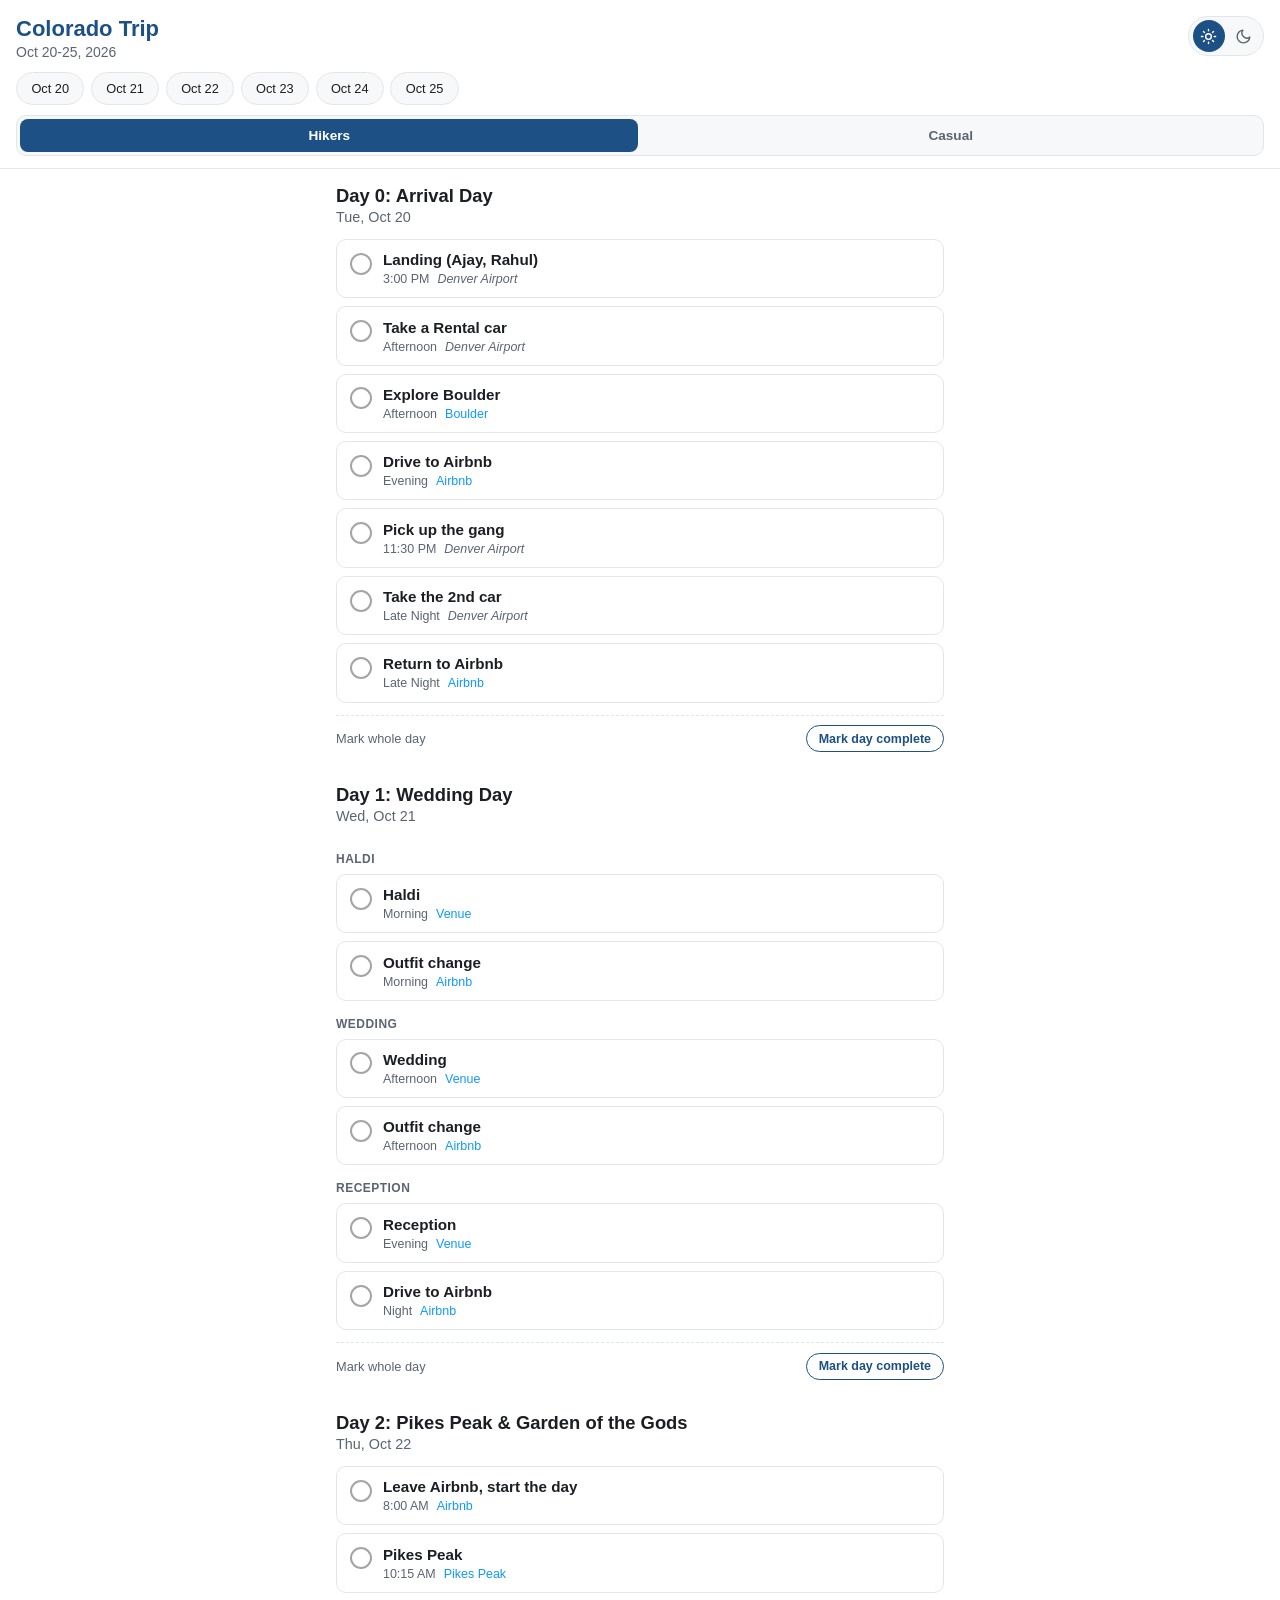
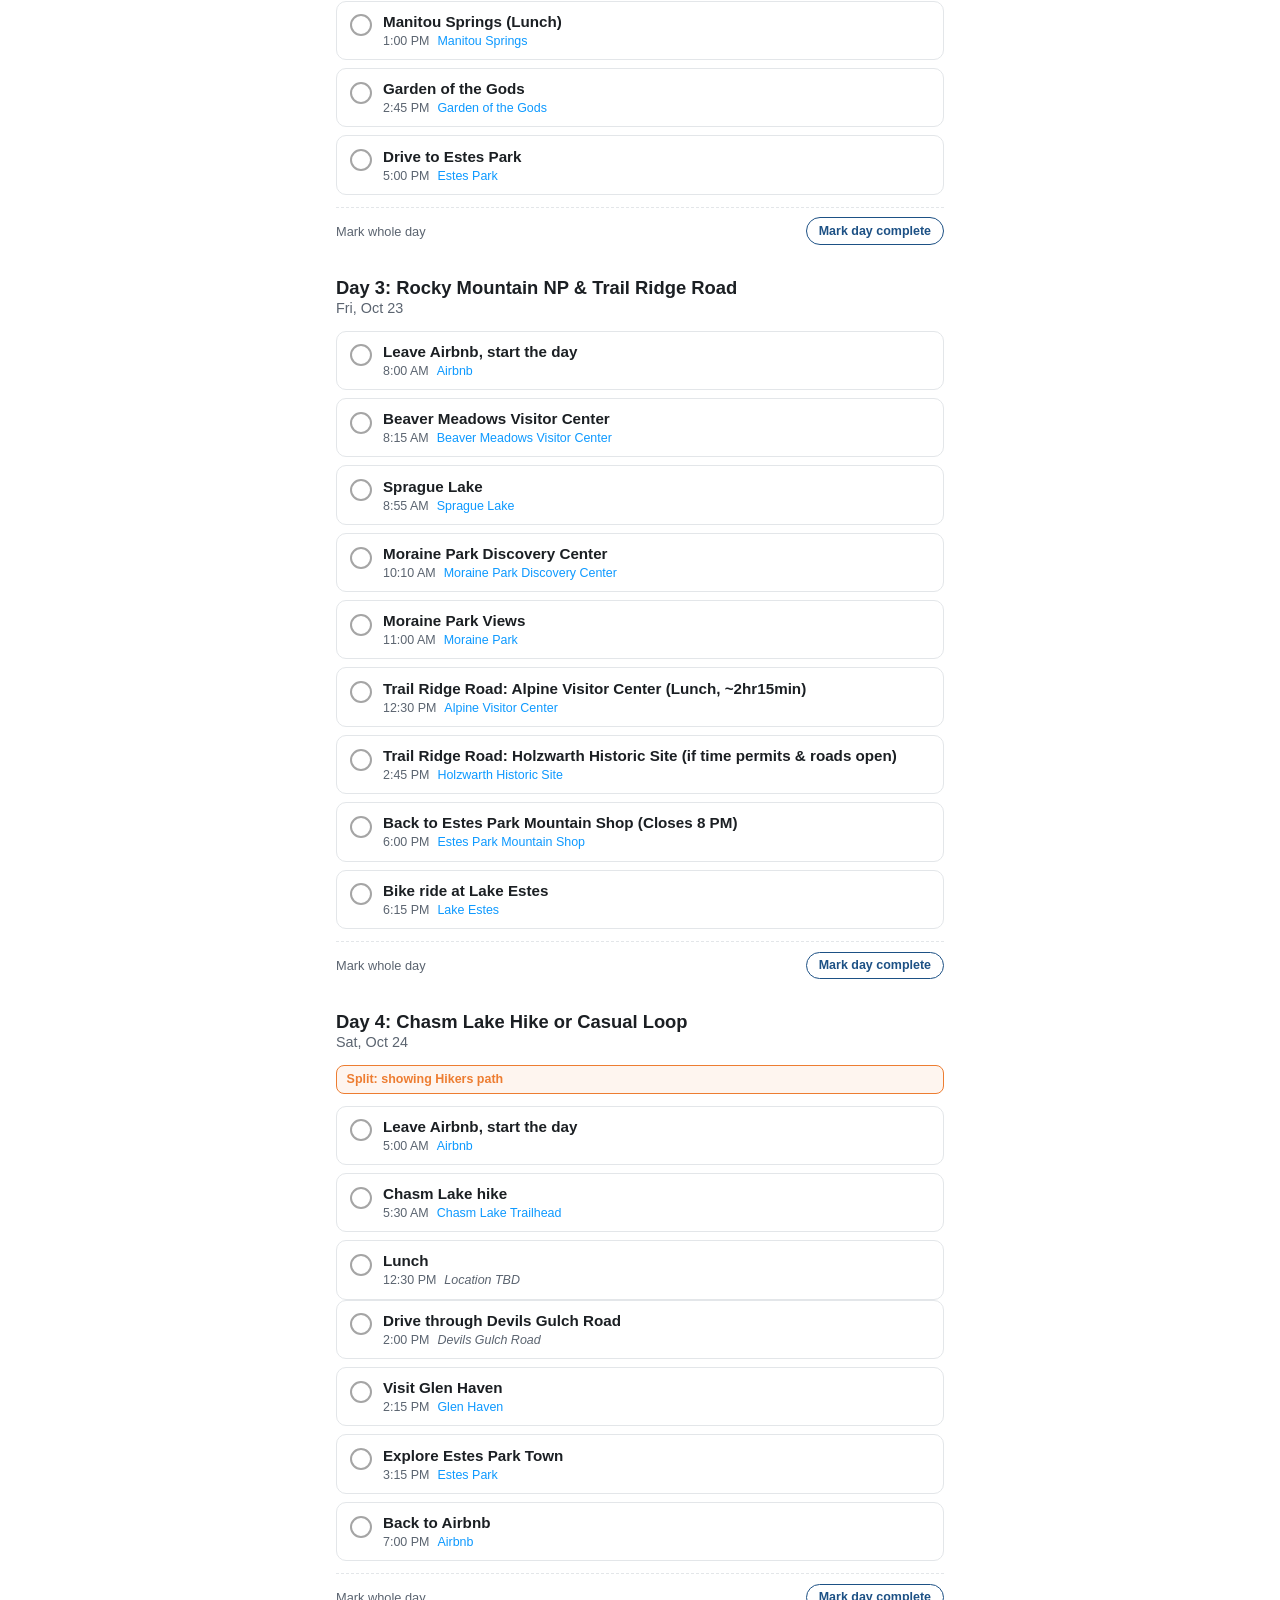
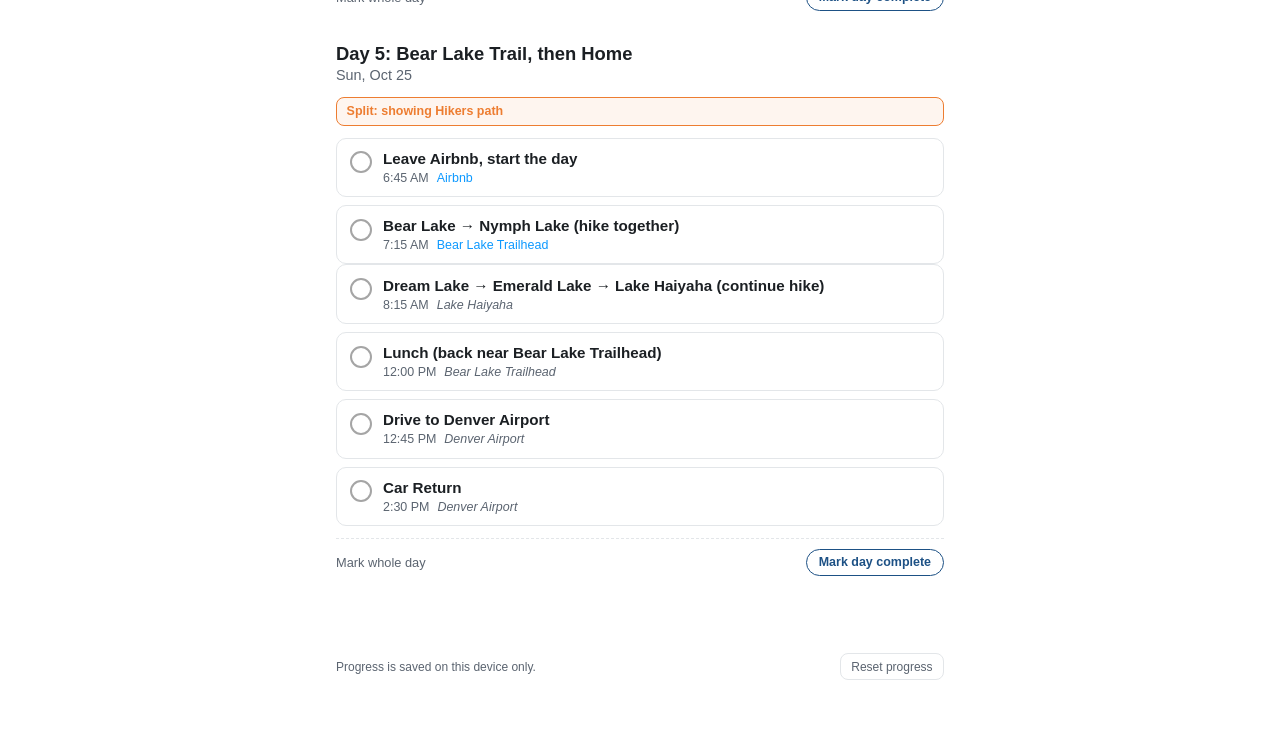
==== index.html @ ef145b09 "Add Colorado trip itinerary PWA Mobile-friendly day-by-day itinerary for the Oct 20-25 2026 trip, wi" ====
<!DOCTYPE html>
<html lang="en">
<head>
<meta charset="UTF-8" />
<meta name="viewport" content="width=device-width, initial-scale=1, viewport-fit=cover" />
<title>Colorado Trip Itinerary</title>
<meta name="theme-color" content="#1D5185" />
<meta name="description" content="Group itinerary for the Colorado trip, Oct 20-25" />

<!-- PWA -->
<link rel="manifest" href="manifest.json" />
<link rel="apple-touch-icon" href="icon.svg" />
<meta name="apple-mobile-web-app-capable" content="yes" />
<meta name="apple-mobile-web-app-status-bar-style" content="default" />
<meta name="apple-mobile-web-app-title" content="CO Trip" />

<link rel="stylesheet" href="styles.css" />
</head>
<body>

<header class="topbar">
  <div class="topbar-inner">
    <div>
      <h1 class="app-title">Colorado Trip</h1>
      <p class="app-subtitle">Oct 20-25, 2026</p>
    </div>
    <div class="theme-toggle" id="themeToggle" role="group" aria-label="Day or night mode">
      <button type="button" class="theme-btn" data-theme-choice="light" aria-label="Day mode">
        <svg viewBox="0 0 24 24" fill="none" stroke="currentColor" stroke-width="2" stroke-linecap="round" stroke-linejoin="round"><circle cx="12" cy="12" r="4"/><path d="M12 2v2M12 20v2M4.93 4.93l1.41 1.41M17.66 17.66l1.41 1.41M2 12h2M20 12h2M4.93 19.07l1.41-1.41M17.66 6.34l1.41-1.41"/></svg>
      </button>
      <button type="button" class="theme-btn" data-theme-choice="dark" aria-label="Night mode">
        <svg viewBox="0 0 24 24" fill="none" stroke="currentColor" stroke-width="2" stroke-linecap="round" stroke-linejoin="round"><path d="M21 12.79A9 9 0 1 1 11.21 3 7 7 0 0 0 21 12.79Z"/></svg>
      </button>
    </div>
  </div>

  <nav class="date-tabs" id="dateTabs" aria-label="Select day"></nav>

  <div class="group-toggle" id="groupToggle" role="group" aria-label="Group view">
    <button type="button" class="group-btn" data-group="hikers" id="btnHikers">Hikers</button>
    <button type="button" class="group-btn" data-group="casual" id="btnCasual">Casual</button>
  </div>
</header>

<main id="days"></main>

<footer class="app-footer">
  <p>Progress is saved on this device only.</p>
  <button type="button" id="resetBtn" class="reset-btn">Reset progress</button>
</footer>

<script src="app.js"></script>
</body>
</html>
---- styles.css ----
:root {
  --color-primary: #1D5185;
  --color-accent: #0D99FF;
  --color-neutral: #A5A5A5;
  --color-blue: #4472C4;
  --color-gold: #FFC000;
  --color-orange: #ED7D31;

  --bg: #ffffff;
  --bg-alt: #f7f8f9;
  --text: #1b1f23;
  --text-muted: #5b6470;
  --border: #e3e6e9;
  --card-bg: #ffffff;
  --today-bg: #eef5ff;

  color-scheme: light;
  font-family: 'Roboto', -apple-system, BlinkMacSystemFont, 'Segoe UI', sans-serif;
}

:root[data-theme="dark"] {
  --bg: #14171a;
  --bg-alt: #1b1f23;
  --text: #eef0f2;
  --text-muted: #9aa4af;
  --border: #2b3036;
  --card-bg: #1e2226;
  --today-bg: #17293f;
}

* { box-sizing: border-box; }

html, body {
  margin: 0;
  padding: 0;
  background: var(--bg);
  color: var(--text);
}

h1, h2, h3, .heading-font {
  font-family: 'Gill Sans', 'Gill Sans MT', Calibri, 'Trebuchet MS', sans-serif;
}

body {
  padding-bottom: 3rem;
}

.topbar {
  position: sticky;
  top: 0;
  z-index: 10;
  background: var(--bg);
  border-bottom: 1px solid var(--border);
  padding: 1rem 1rem 0.75rem;
}

.topbar-inner {
  margin-bottom: 0.75rem;
  display: flex;
  align-items: flex-start;
  justify-content: space-between;
  gap: 0.75rem;
}

.theme-toggle {
  flex: 0 0 auto;
  display: flex;
  background: var(--bg-alt);
  border: 1px solid var(--border);
  border-radius: 999px;
  padding: 0.2rem;
  gap: 0.2rem;
}

.theme-btn {
  border: none;
  background: transparent;
  color: var(--text-muted);
  width: 32px;
  height: 32px;
  border-radius: 50%;
  display: flex;
  align-items: center;
  justify-content: center;
  cursor: pointer;
  padding: 0;
  transition: background 0.15s, color 0.15s;
}

.theme-btn svg {
  width: 17px;
  height: 17px;
}

.theme-btn.is-active {
  background: var(--color-primary);
  color: #fff;
}

.app-title {
  margin: 0;
  font-size: 1.375rem;
  font-weight: 700;
  color: var(--color-primary);
}

.app-subtitle {
  margin: 0.15rem 0 0;
  font-size: 0.875rem;
  color: var(--text-muted);
}

.date-tabs {
  display: flex;
  gap: 0.4rem;
  overflow-x: auto;
  padding-bottom: 0.6rem;
  -webkit-overflow-scrolling: touch;
  scrollbar-width: none;
}
.date-tabs::-webkit-scrollbar { display: none; }

.date-tab {
  flex: 0 0 auto;
  border: 1px solid var(--border);
  background: var(--bg-alt);
  color: var(--text);
  border-radius: 999px;
  padding: 0.5rem 0.9rem;
  font-size: 0.8rem;
  font-weight: 500;
  cursor: pointer;
  white-space: nowrap;
  transition: background 0.15s, border-color 0.15s, color 0.15s;
}

.date-tab:active { transform: scale(0.98); }

.date-tab.is-active {
  background: var(--color-primary);
  border-color: var(--color-primary);
  color: #fff;
}

.date-tab.is-today:not(.is-active) {
  border-color: var(--color-accent);
  color: var(--color-accent);
  font-weight: 700;
}

.date-tab .today-dot {
  display: inline-block;
  width: 6px;
  height: 6px;
  border-radius: 50%;
  background: var(--color-accent);
  margin-left: 0.35rem;
  vertical-align: middle;
}
.date-tab.is-active .today-dot { background: #fff; }

.group-toggle {
  display: flex;
  background: var(--bg-alt);
  border: 1px solid var(--border);
  border-radius: 10px;
  padding: 0.2rem;
  gap: 0.2rem;
}

.group-btn {
  flex: 1;
  border: none;
  background: transparent;
  color: var(--text-muted);
  font-size: 0.85rem;
  font-weight: 600;
  padding: 0.55rem 0.5rem;
  border-radius: 8px;
  cursor: pointer;
  transition: background 0.15s, color 0.15s;
}

.group-btn.is-active {
  background: var(--color-primary);
  color: #fff;
}

main {
  max-width: 640px;
  margin: 0 auto;
  padding: 1rem;
}

.day {
  margin-bottom: 2rem;
  scroll-margin-top: 9.5rem;
}

.day-header {
  display: flex;
  align-items: baseline;
  justify-content: space-between;
  gap: 0.5rem;
  margin-bottom: 0.15rem;
}

.day-title {
  margin: 0;
  font-size: 1.15rem;
  font-weight: 700;
}

.day.is-today .day-title {
  color: var(--color-primary);
}

.day-date {
  font-size: 0.8rem;
  color: var(--text-muted);
  font-weight: 500;
}

.day-label {
  margin: 0.1rem 0 0.75rem;
  font-size: 0.9rem;
  color: var(--text-muted);
}

.today-pill {
  display: inline-block;
  font-size: 0.7rem;
  font-weight: 700;
  letter-spacing: 0.03em;
  text-transform: uppercase;
  background: var(--color-accent);
  color: #fff;
  padding: 0.15rem 0.5rem;
  border-radius: 999px;
  margin-left: 0.5rem;
}

.split-note {
  display: flex;
  align-items: center;
  gap: 0.4rem;
  font-size: 0.78rem;
  font-weight: 600;
  color: var(--color-orange);
  border: 1px solid var(--color-orange);
  background: rgba(237, 125, 49, 0.08);
  border-radius: 8px;
  padding: 0.4rem 0.6rem;
  margin-bottom: 0.75rem;
}

.section-label {
  font-size: 0.75rem;
  font-weight: 700;
  text-transform: uppercase;
  letter-spacing: 0.04em;
  color: var(--text-muted);
  margin: 1rem 0 0.5rem;
}

.stop-list {
  list-style: none;
  margin: 0;
  padding: 0;
  display: flex;
  flex-direction: column;
  gap: 0.5rem;
}

.stop {
  display: flex;
  align-items: flex-start;
  gap: 0.7rem;
  background: var(--card-bg);
  border: 1px solid var(--border);
  border-radius: 10px;
  padding: 0.7rem 0.8rem;
  cursor: pointer;
  transition: background 0.15s, border-color 0.15s;
}

.stop:active { transform: scale(0.995); }

.stop.is-done {
  background: var(--bg-alt);
}

.stop-check {
  flex: 0 0 auto;
  width: 22px;
  height: 22px;
  border-radius: 50%;
  border: 2px solid var(--color-neutral);
  margin-top: 0.1rem;
  display: flex;
  align-items: center;
  justify-content: center;
  color: transparent;
  font-size: 0.8rem;
  transition: background 0.15s, border-color 0.15s, color 0.15s;
}

.stop.is-done .stop-check {
  background: var(--color-primary);
  border-color: var(--color-primary);
  color: #fff;
}

.stop-body { flex: 1; min-width: 0; }

.stop-name {
  font-size: 0.95rem;
  font-weight: 600;
  margin: 0;
}

.stop.is-done .stop-name {
  text-decoration: line-through;
  color: var(--text-muted);
}

.stop-meta {
  display: flex;
  flex-wrap: wrap;
  gap: 0.5rem;
  margin-top: 0.25rem;
  font-size: 0.78rem;
  color: var(--text-muted);
}

.stop-time {
  display: inline-flex;
  align-items: center;
}

.stop-location a {
  color: var(--color-accent);
  text-decoration: none;
}

.stop-location a:hover { text-decoration: underline; }

.stop-location.is-placeholder {
  color: var(--text-muted);
  font-style: italic;
}

.day-complete-row {
  display: flex;
  align-items: center;
  justify-content: space-between;
  margin-top: 0.75rem;
  padding-top: 0.6rem;
  border-top: 1px dashed var(--border);
}

.day-complete-label {
  font-size: 0.8rem;
  color: var(--text-muted);
}

.day-complete-btn {
  font-size: 0.78rem;
  font-weight: 600;
  color: var(--color-primary);
  background: none;
  border: 1px solid var(--color-primary);
  border-radius: 999px;
  padding: 0.35rem 0.75rem;
  cursor: pointer;
}

.day-complete-btn.is-done {
  background: var(--color-primary);
  color: #fff;
}

.app-footer {
  max-width: 640px;
  margin: 1.5rem auto 0;
  padding: 0 1rem;
  display: flex;
  align-items: center;
  justify-content: space-between;
  gap: 0.75rem;
  font-size: 0.75rem;
  color: var(--text-muted);
}

.reset-btn {
  background: none;
  border: 1px solid var(--border);
  color: var(--text-muted);
  border-radius: 8px;
  padding: 0.35rem 0.65rem;
  font-size: 0.75rem;
  cursor: pointer;
  flex: 0 0 auto;
}
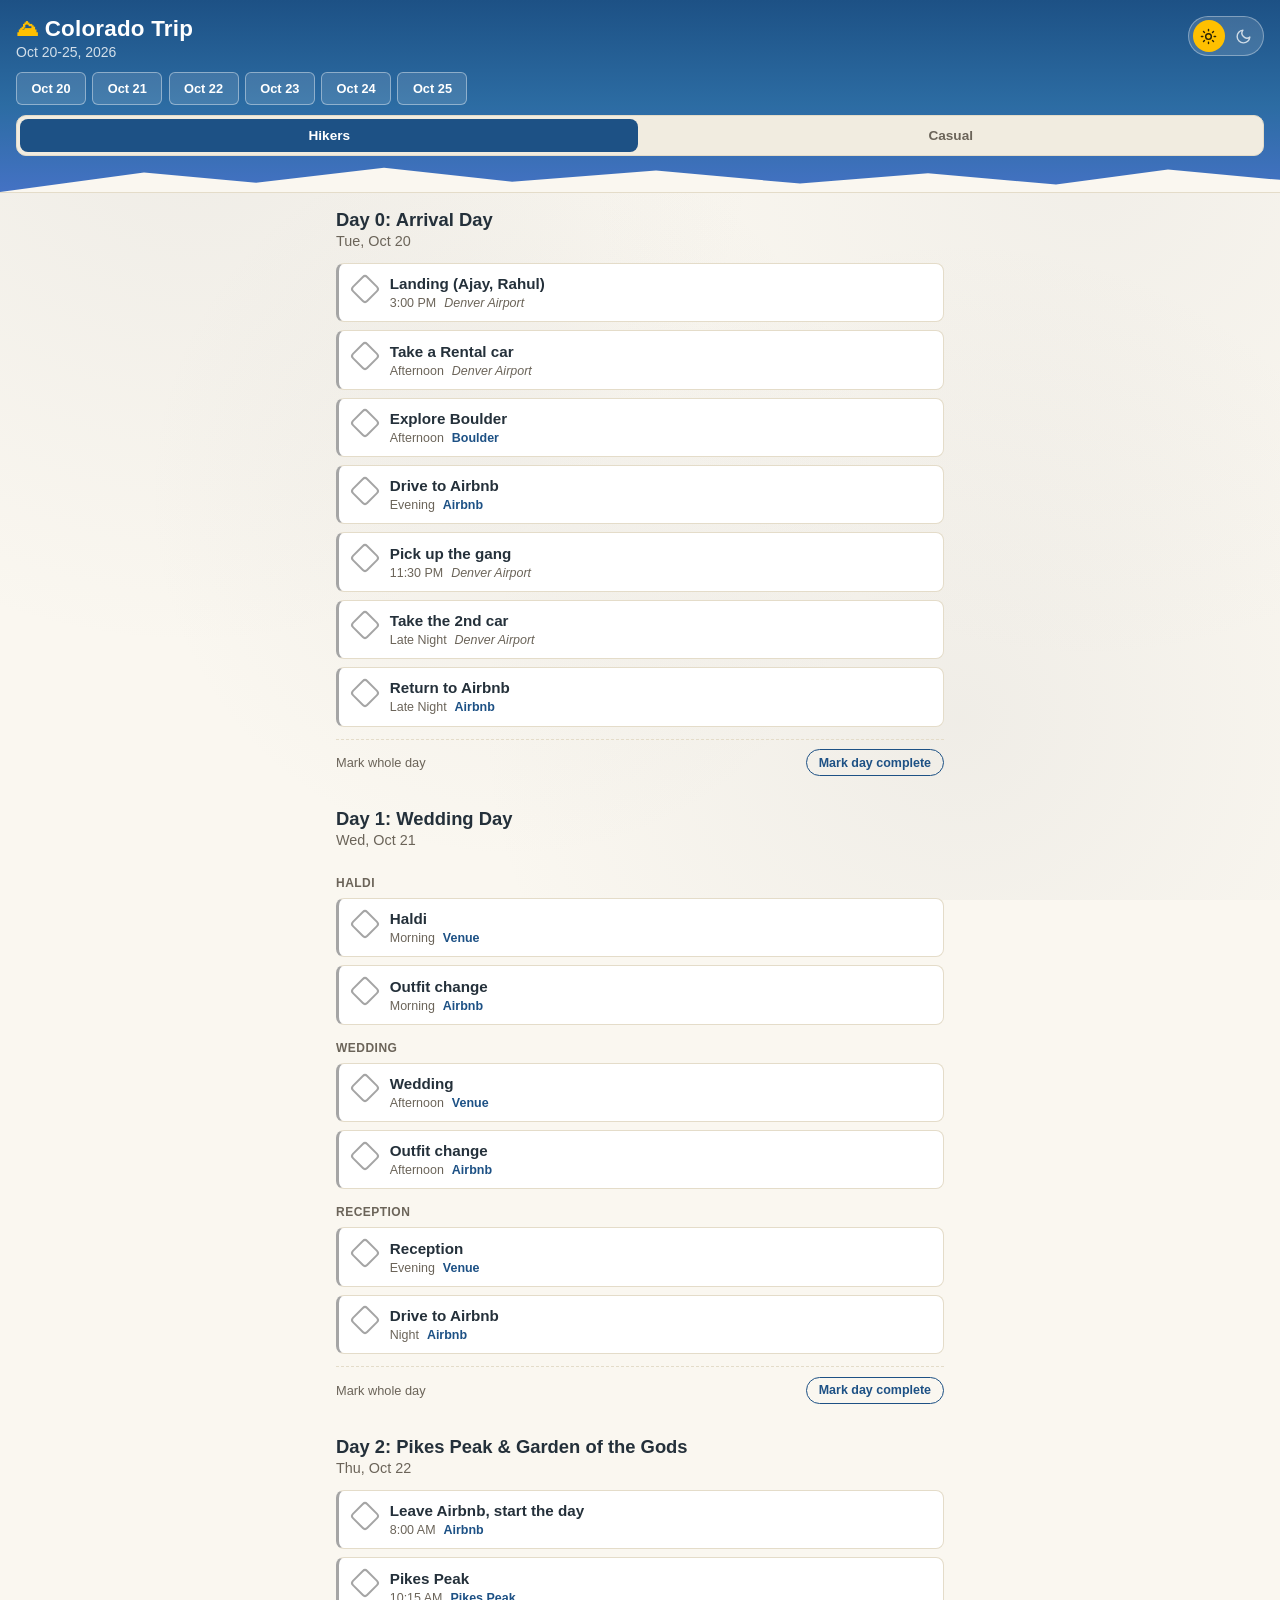
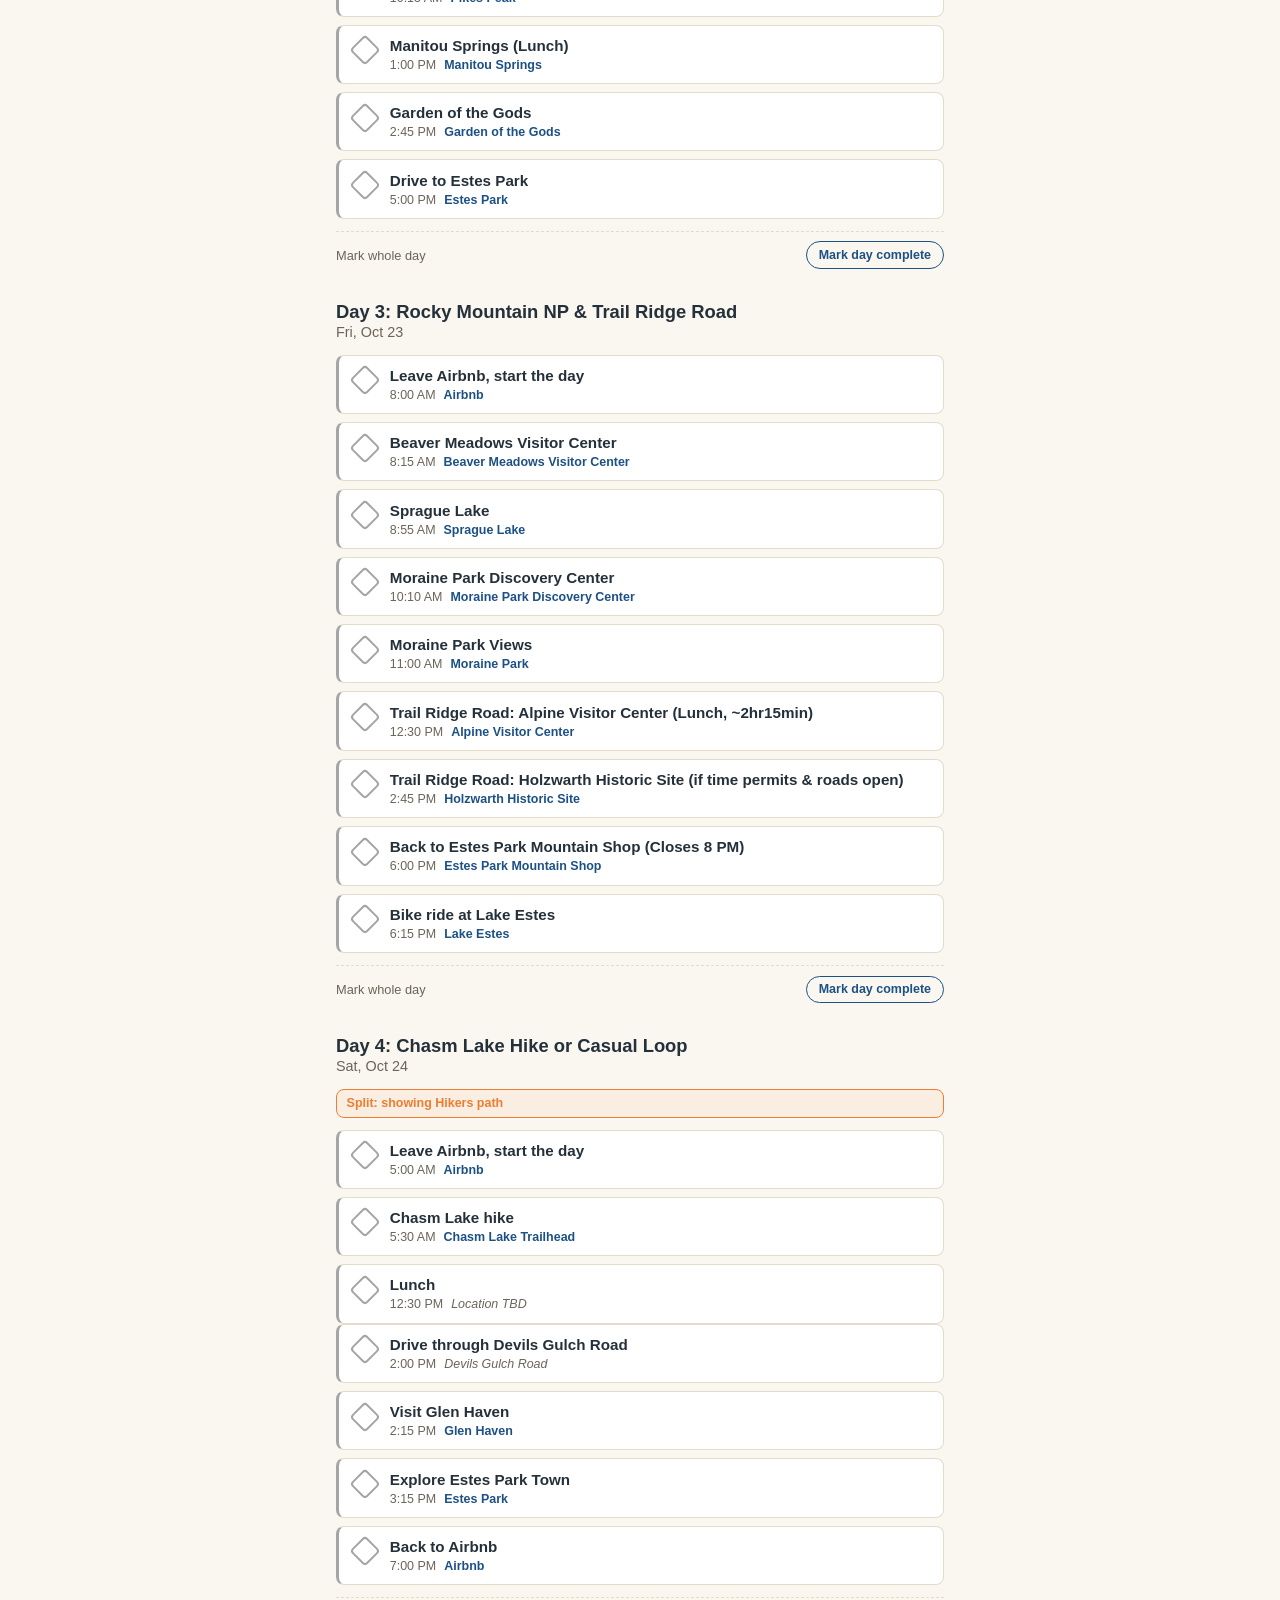
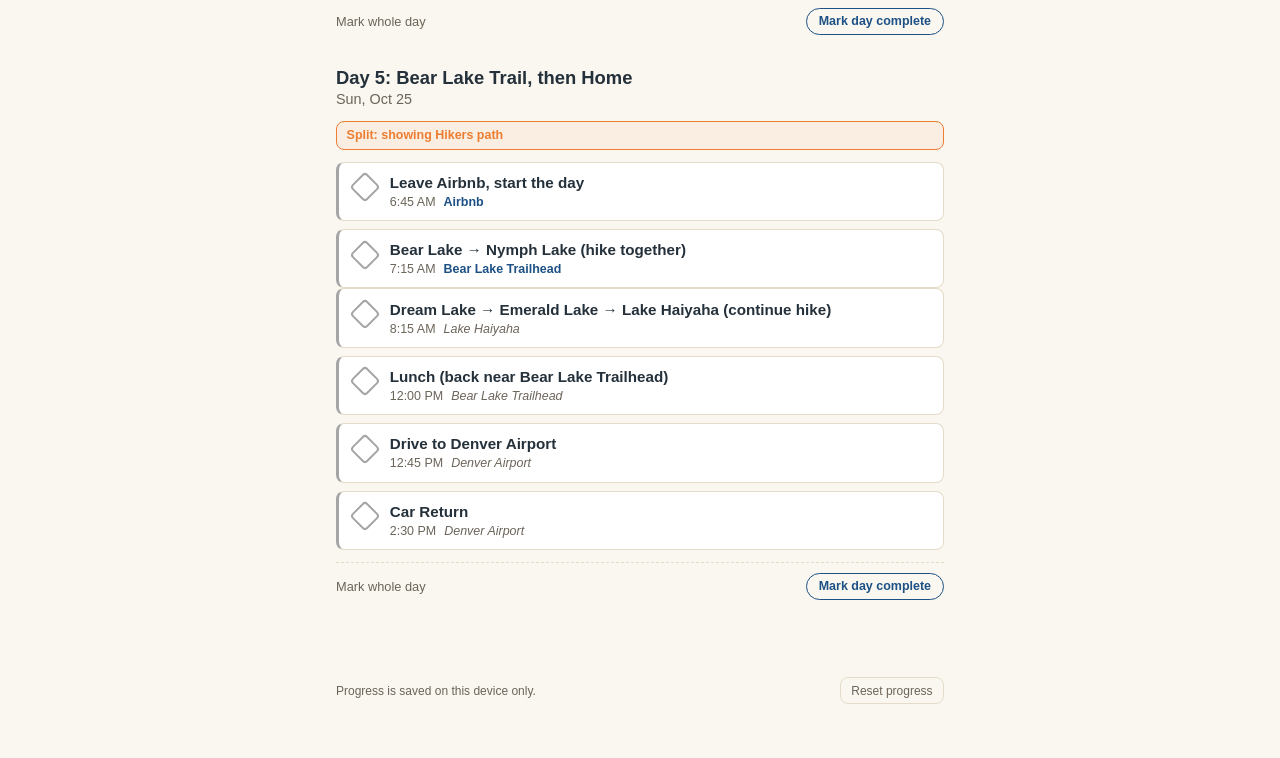
==== commit 54d6c4f9: "Make the National Park theme the default index.html now uses styles-nature.css so the theme shows up" ====
--- a/index.html
+++ b/index.html
@@ -14,7 +14,7 @@
 <meta name="apple-mobile-web-app-status-bar-style" content="default" />
 <meta name="apple-mobile-web-app-title" content="CO Trip" />
 
-<link rel="stylesheet" href="styles.css" />
+<link rel="stylesheet" href="styles-nature.css" />
 </head>
 <body>
 
--- a/styles-nature.css
+++ b/styles-nature.css
@@ -0,0 +1,466 @@
+:root {
+  --color-primary: #1D5185;
+  --color-accent: #0D99FF;
+  --color-neutral: #A5A5A5;
+  --color-blue: #4472C4;
+  --color-gold: #FFC000;
+  --color-orange: #ED7D31;
+
+  --bg: #faf7f0;
+  --bg-alt: #f1ece0;
+  --text: #24303a;
+  --text-muted: #6b6459;
+  --border: #e4dcc9;
+  --card-bg: #ffffff;
+  --today-bg: #fff3d9;
+
+  --ridge-1: #1D5185;
+  --ridge-2: #2c6ca3;
+  --ridge-3: #4472C4;
+
+  color-scheme: light;
+  font-family: 'Roboto', -apple-system, BlinkMacSystemFont, 'Segoe UI', sans-serif;
+}
+
+:root[data-theme="dark"] {
+  --bg: #14171a;
+  --bg-alt: #1c1f1a;
+  --text: #eef0f2;
+  --text-muted: #a3a08f;
+  --border: #2e2c22;
+  --card-bg: #1e2119;
+  --today-bg: #2c2410;
+
+  --ridge-1: #0b1d2e;
+  --ridge-2: #12314d;
+  --ridge-3: #1D5185;
+}
+
+* { box-sizing: border-box; }
+
+html, body {
+  margin: 0;
+  padding: 0;
+  background: var(--bg);
+  color: var(--text);
+}
+
+h1, h2, h3, .heading-font {
+  font-family: 'Gill Sans', 'Gill Sans MT', Calibri, 'Trebuchet MS', sans-serif;
+}
+
+body {
+  padding-bottom: 3rem;
+  /* subtle topographic contour texture, evokes a trail map */
+  background-image:
+    radial-gradient(circle at 15% 8%, rgba(165,165,165,0.14) 0, transparent 42%),
+    radial-gradient(circle at 85% 18%, rgba(165,165,165,0.10) 0, transparent 38%),
+    radial-gradient(circle at 40% 55%, rgba(165,165,165,0.09) 0, transparent 40%),
+    radial-gradient(circle at 75% 80%, rgba(165,165,165,0.12) 0, transparent 40%);
+  background-attachment: fixed;
+}
+
+.topbar {
+  position: sticky;
+  top: 0;
+  z-index: 10;
+  background: linear-gradient(180deg, var(--ridge-1) 0%, var(--ridge-2) 55%, var(--ridge-3) 100%);
+  border-bottom: 1px solid var(--border);
+  padding: 1rem 1rem 2.25rem;
+  position: relative;
+  overflow: hidden;
+}
+
+/* mountain range silhouette, reserved in the header's own bottom padding
+   so it never overlaps the group toggle sitting above it */
+.topbar::after {
+  content: "";
+  position: absolute;
+  left: 0;
+  right: 0;
+  bottom: 0;
+  height: 28px;
+  pointer-events: none;
+  background-image: url("data:image/svg+xml;utf8,<svg xmlns='http://www.w3.org/2000/svg' viewBox='0 0 400 60' preserveAspectRatio='none'><path d='M0 60 L45 18 L80 40 L120 8 L160 38 L205 14 L250 42 L290 20 L330 44 L365 12 L400 34 L400 60 Z' fill='%23faf7f0'/></svg>");
+  background-size: 100% 100%;
+  background-repeat: no-repeat;
+}
+
+:root[data-theme="dark"] .topbar::after {
+  background-image: url("data:image/svg+xml;utf8,<svg xmlns='http://www.w3.org/2000/svg' viewBox='0 0 400 60' preserveAspectRatio='none'><path d='M0 60 L45 18 L80 40 L120 8 L160 38 L205 14 L250 42 L290 20 L330 44 L365 12 L400 34 L400 60 Z' fill='%2314171a'/></svg>");
+}
+
+.topbar-inner {
+  margin-bottom: 0.75rem;
+  display: flex;
+  align-items: flex-start;
+  justify-content: space-between;
+  gap: 0.75rem;
+  position: relative;
+  z-index: 1;
+}
+
+.theme-toggle {
+  flex: 0 0 auto;
+  display: flex;
+  background: rgba(255,255,255,0.14);
+  border: 1px solid rgba(255,255,255,0.35);
+  border-radius: 999px;
+  padding: 0.2rem;
+  gap: 0.2rem;
+}
+
+.theme-btn {
+  border: none;
+  background: transparent;
+  color: rgba(255,255,255,0.75);
+  width: 32px;
+  height: 32px;
+  border-radius: 50%;
+  display: flex;
+  align-items: center;
+  justify-content: center;
+  cursor: pointer;
+  padding: 0;
+  transition: background 0.15s, color 0.15s;
+}
+
+.theme-btn svg {
+  width: 17px;
+  height: 17px;
+}
+
+.theme-btn.is-active {
+  background: var(--color-gold);
+  color: #2a2205;
+}
+
+.app-title {
+  margin: 0;
+  font-size: 1.4rem;
+  font-weight: 700;
+  color: #ffffff;
+  letter-spacing: 0.01em;
+}
+
+.app-title::before {
+  content: "\26F0\FE0E  ";
+  color: var(--color-gold);
+}
+
+.app-subtitle {
+  margin: 0.15rem 0 0;
+  font-size: 0.875rem;
+  color: rgba(255,255,255,0.8);
+}
+
+.date-tabs {
+  display: flex;
+  gap: 0.4rem;
+  overflow-x: auto;
+  padding-bottom: 0.6rem;
+  -webkit-overflow-scrolling: touch;
+  scrollbar-width: none;
+  position: relative;
+  z-index: 1;
+}
+.date-tabs::-webkit-scrollbar { display: none; }
+
+.date-tab {
+  flex: 0 0 auto;
+  border: 1px solid rgba(255,255,255,0.4);
+  background: rgba(255,255,255,0.12);
+  color: #fff;
+  border-radius: 6px;
+  padding: 0.5rem 0.9rem;
+  font-size: 0.8rem;
+  font-weight: 600;
+  cursor: pointer;
+  white-space: nowrap;
+  transition: background 0.15s, border-color 0.15s, color 0.15s;
+}
+
+.date-tab:active { transform: scale(0.98); }
+
+.date-tab.is-active {
+  background: var(--color-orange);
+  border-color: var(--color-orange);
+  color: #fff;
+}
+
+.date-tab.is-today:not(.is-active) {
+  border-color: var(--color-gold);
+  color: var(--color-gold);
+  font-weight: 700;
+}
+
+.date-tab .today-dot {
+  display: inline-block;
+  width: 6px;
+  height: 6px;
+  border-radius: 50%;
+  background: var(--color-gold);
+  margin-left: 0.35rem;
+  vertical-align: middle;
+}
+.date-tab.is-active .today-dot { background: #fff; }
+
+.group-toggle {
+  display: flex;
+  background: var(--bg-alt);
+  border: 1px solid var(--border);
+  border-radius: 10px;
+  padding: 0.2rem;
+  gap: 0.2rem;
+  position: relative;
+  z-index: 1;
+}
+
+.group-btn {
+  flex: 1;
+  border: none;
+  background: transparent;
+  color: var(--text-muted);
+  font-size: 0.85rem;
+  font-weight: 600;
+  padding: 0.55rem 0.5rem;
+  border-radius: 8px;
+  cursor: pointer;
+  transition: background 0.15s, color 0.15s;
+}
+
+.group-btn.is-active {
+  background: var(--color-primary);
+  color: #fff;
+}
+
+main {
+  max-width: 640px;
+  margin: 0 auto;
+  padding: 1rem;
+}
+
+.day {
+  margin-bottom: 2rem;
+  scroll-margin-top: 9.5rem;
+}
+
+.day-header {
+  display: flex;
+  align-items: baseline;
+  justify-content: space-between;
+  gap: 0.5rem;
+  margin-bottom: 0.15rem;
+}
+
+.day-title {
+  margin: 0;
+  font-size: 1.15rem;
+  font-weight: 700;
+}
+
+.day.is-today .day-title {
+  color: var(--color-primary);
+}
+
+.day-date {
+  font-size: 0.8rem;
+  color: var(--text-muted);
+  font-weight: 500;
+}
+
+.day-label {
+  margin: 0.1rem 0 0.75rem;
+  font-size: 0.9rem;
+  color: var(--text-muted);
+}
+
+.today-pill {
+  display: inline-block;
+  font-size: 0.7rem;
+  font-weight: 700;
+  letter-spacing: 0.03em;
+  text-transform: uppercase;
+  background: var(--color-orange);
+  color: #fff;
+  padding: 0.15rem 0.5rem;
+  border-radius: 999px;
+  margin-left: 0.5rem;
+}
+
+.split-note {
+  display: flex;
+  align-items: center;
+  gap: 0.4rem;
+  font-size: 0.78rem;
+  font-weight: 600;
+  color: var(--color-orange);
+  border: 1px solid var(--color-orange);
+  background: rgba(237, 125, 49, 0.08);
+  border-radius: 8px;
+  padding: 0.4rem 0.6rem;
+  margin-bottom: 0.75rem;
+}
+
+.section-label {
+  font-size: 0.75rem;
+  font-weight: 700;
+  text-transform: uppercase;
+  letter-spacing: 0.04em;
+  color: var(--text-muted);
+  margin: 1rem 0 0.5rem;
+}
+
+.stop-list {
+  list-style: none;
+  margin: 0;
+  padding: 0;
+  display: flex;
+  flex-direction: column;
+  gap: 0.5rem;
+}
+
+.stop {
+  display: flex;
+  align-items: flex-start;
+  gap: 0.7rem;
+  background: var(--card-bg);
+  border: 1px solid var(--border);
+  border-left: 3px solid var(--color-neutral);
+  border-radius: 8px;
+  padding: 0.7rem 0.8rem;
+  cursor: pointer;
+  transition: background 0.15s, border-color 0.15s;
+}
+
+.stop:active { transform: scale(0.995); }
+
+.stop.is-done {
+  background: var(--bg-alt);
+  border-left-color: var(--color-gold);
+}
+
+.stop-check {
+  flex: 0 0 auto;
+  width: 22px;
+  height: 22px;
+  border-radius: 4px;
+  transform: rotate(45deg);
+  border: 2px solid var(--color-neutral);
+  margin: 0.15rem 0.15rem 0 0.15rem;
+  display: flex;
+  align-items: center;
+  justify-content: center;
+  color: transparent;
+  font-size: 0.7rem;
+  transition: background 0.15s, border-color 0.15s, color 0.15s;
+}
+
+.stop-check::before {
+  content: "";
+  display: block;
+  transform: rotate(-45deg);
+}
+
+.stop.is-done .stop-check {
+  background: var(--color-gold);
+  border-color: var(--color-gold);
+  color: #2a2205;
+}
+
+.stop.is-done .stop-check::before {
+  content: "\2713";
+}
+
+.stop-body { flex: 1; min-width: 0; }
+
+.stop-name {
+  font-size: 0.95rem;
+  font-weight: 600;
+  margin: 0;
+}
+
+.stop.is-done .stop-name {
+  text-decoration: line-through;
+  color: var(--text-muted);
+}
+
+.stop-meta {
+  display: flex;
+  flex-wrap: wrap;
+  gap: 0.5rem;
+  margin-top: 0.25rem;
+  font-size: 0.78rem;
+  color: var(--text-muted);
+}
+
+.stop-time {
+  display: inline-flex;
+  align-items: center;
+}
+
+.stop-location a {
+  color: var(--color-primary);
+  text-decoration: none;
+  font-weight: 600;
+}
+
+.stop-location a:hover { text-decoration: underline; }
+
+.stop-location.is-placeholder {
+  color: var(--text-muted);
+  font-style: italic;
+}
+
+.day-complete-row {
+  display: flex;
+  align-items: center;
+  justify-content: space-between;
+  margin-top: 0.75rem;
+  padding-top: 0.6rem;
+  border-top: 1px dashed var(--border);
+}
+
+.day-complete-label {
+  font-size: 0.8rem;
+  color: var(--text-muted);
+}
+
+.day-complete-btn {
+  font-size: 0.78rem;
+  font-weight: 600;
+  color: var(--color-primary);
+  background: none;
+  border: 1px solid var(--color-primary);
+  border-radius: 999px;
+  padding: 0.35rem 0.75rem;
+  cursor: pointer;
+}
+
+.day-complete-btn.is-done {
+  background: var(--color-primary);
+  color: #fff;
+}
+
+.app-footer {
+  max-width: 640px;
+  margin: 1.5rem auto 0;
+  padding: 0 1rem;
+  display: flex;
+  align-items: center;
+  justify-content: space-between;
+  gap: 0.75rem;
+  font-size: 0.75rem;
+  color: var(--text-muted);
+}
+
+.reset-btn {
+  background: none;
+  border: 1px solid var(--border);
+  color: var(--text-muted);
+  border-radius: 8px;
+  padding: 0.35rem 0.65rem;
+  font-size: 0.75rem;
+  cursor: pointer;
+  flex: 0 0 auto;
+}
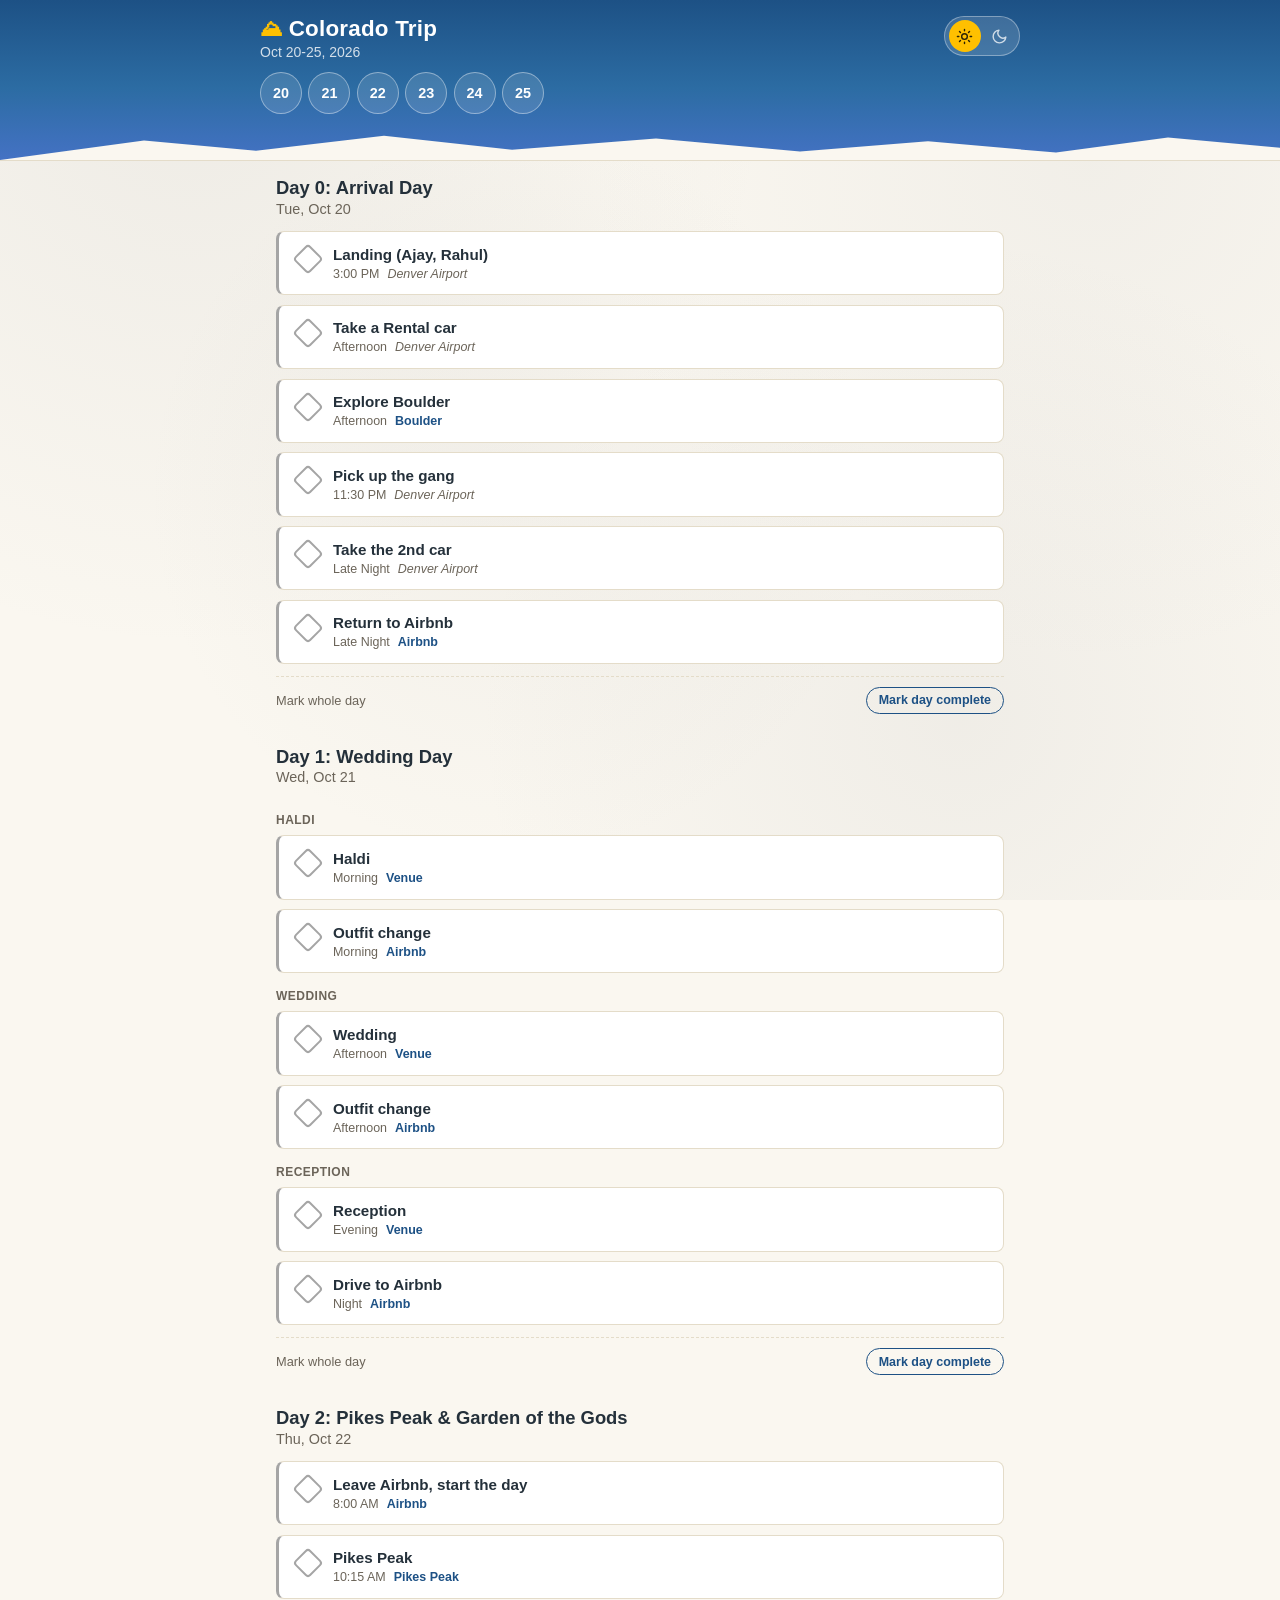
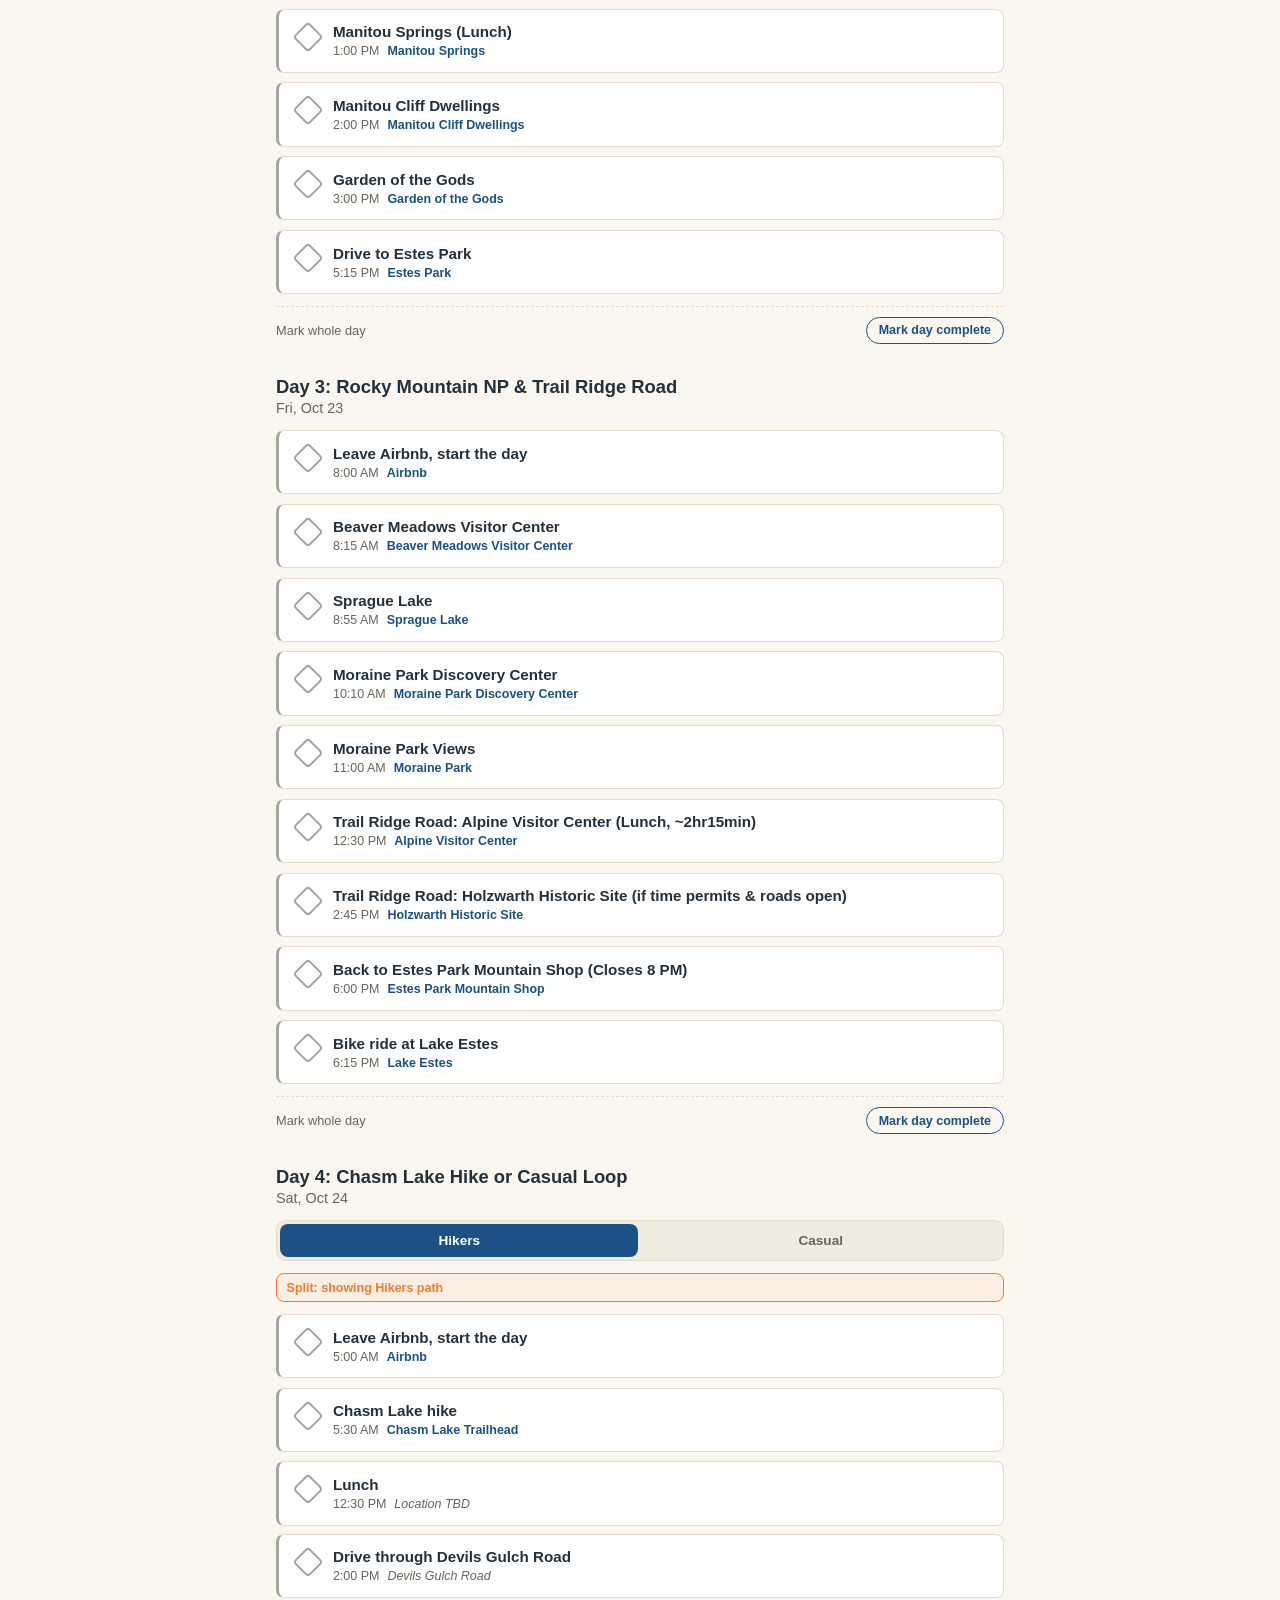
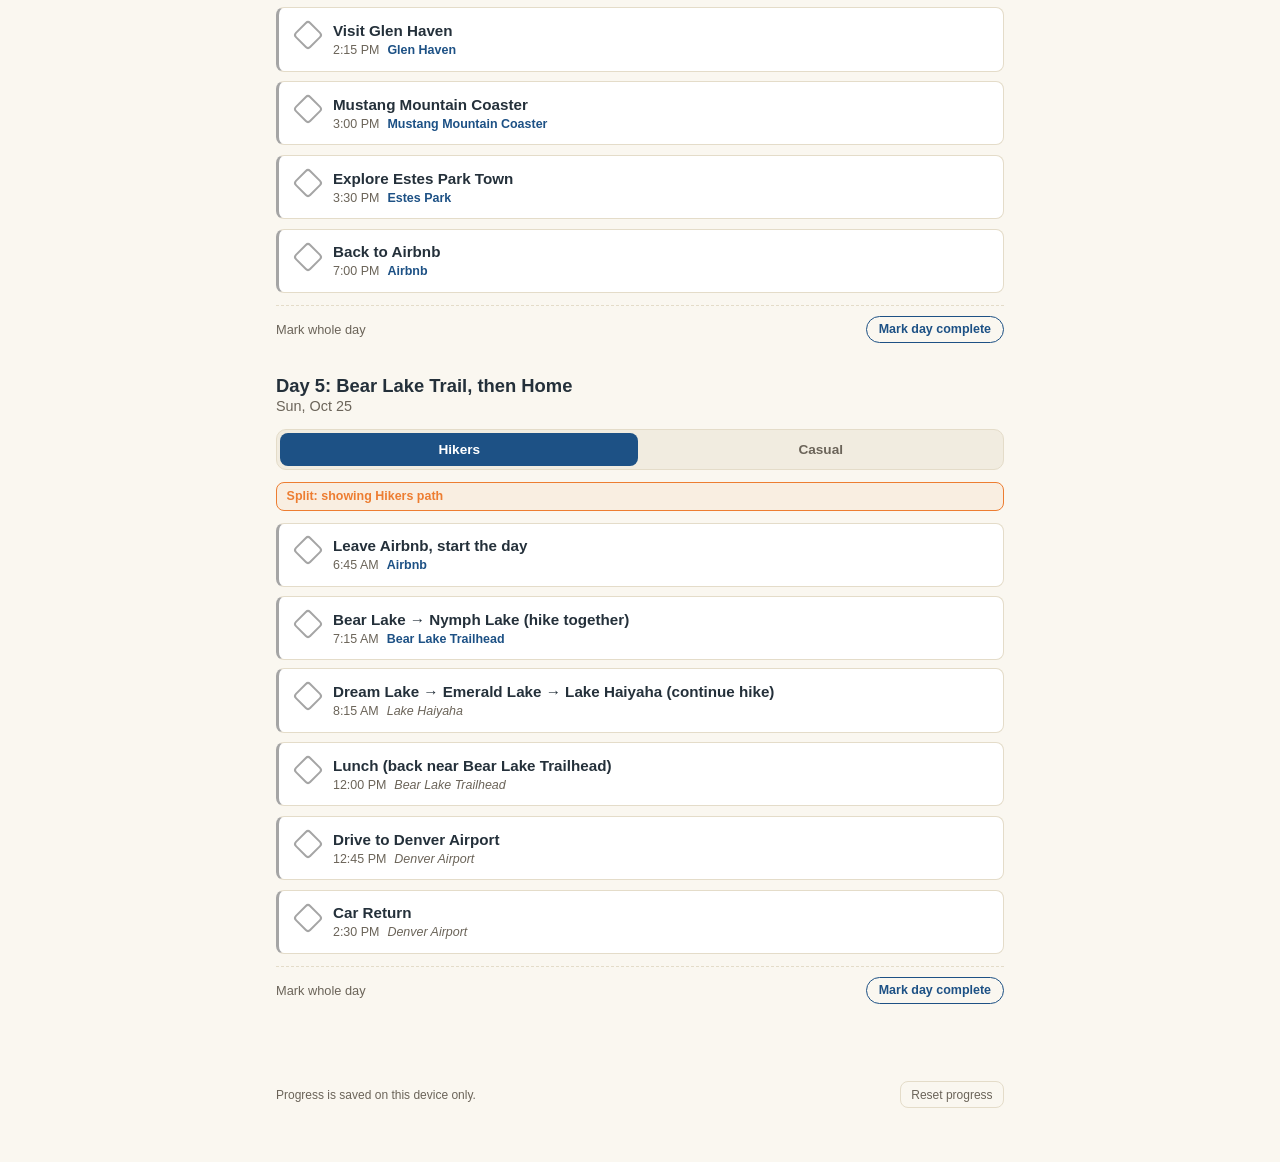
==== commit 4fc6a192: "Improve layout: per-day group toggle, circular dates, desktop support - Move the Hikers/Casual toggl" ====
--- a/index.html
+++ b/index.html
@@ -35,11 +35,6 @@
   </div>
 
   <nav class="date-tabs" id="dateTabs" aria-label="Select day"></nav>
-
-  <div class="group-toggle" id="groupToggle" role="group" aria-label="Group view">
-    <button type="button" class="group-btn" data-group="hikers" id="btnHikers">Hikers</button>
-    <button type="button" class="group-btn" data-group="casual" id="btnCasual">Casual</button>
-  </div>
 </header>
 
 <main id="days"></main>
--- a/styles-nature.css
+++ b/styles-nature.css
@@ -67,7 +67,6 @@
   background: linear-gradient(180deg, var(--ridge-1) 0%, var(--ridge-2) 55%, var(--ridge-3) 100%);
   border-bottom: 1px solid var(--border);
   padding: 1rem 1rem 2.25rem;
-  position: relative;
   overflow: hidden;
 }
 
@@ -91,7 +90,8 @@
 }
 
 .topbar-inner {
-  margin-bottom: 0.75rem;
+  max-width: 640px;
+  margin: 0 auto 0.75rem;
   display: flex;
   align-items: flex-start;
   justify-content: space-between;
@@ -155,6 +155,8 @@
 }
 
 .date-tabs {
+  max-width: 640px;
+  margin: 0 auto;
   display: flex;
   gap: 0.4rem;
   overflow-x: auto;
@@ -167,20 +169,26 @@
 .date-tabs::-webkit-scrollbar { display: none; }
 
 .date-tab {
+  position: relative;
   flex: 0 0 auto;
+  width: 42px;
+  height: 42px;
   border: 1px solid rgba(255,255,255,0.4);
   background: rgba(255,255,255,0.12);
   color: #fff;
-  border-radius: 6px;
-  padding: 0.5rem 0.9rem;
-  font-size: 0.8rem;
+  border-radius: 50%;
+  padding: 0;
+  display: flex;
+  align-items: center;
+  justify-content: center;
+  font-size: 0.9rem;
   font-weight: 600;
   cursor: pointer;
   white-space: nowrap;
   transition: background 0.15s, border-color 0.15s, color 0.15s;
 }
 
-.date-tab:active { transform: scale(0.98); }
+.date-tab:active { transform: scale(0.96); }
 
 .date-tab.is-active {
   background: var(--color-orange);
@@ -195,13 +203,14 @@
 }
 
 .date-tab .today-dot {
-  display: inline-block;
-  width: 6px;
-  height: 6px;
+  position: absolute;
+  bottom: 4px;
+  left: 50%;
+  transform: translateX(-50%);
+  width: 5px;
+  height: 5px;
   border-radius: 50%;
   background: var(--color-gold);
-  margin-left: 0.35rem;
-  vertical-align: middle;
 }
 .date-tab.is-active .today-dot { background: #fff; }
 
@@ -214,6 +223,10 @@
   gap: 0.2rem;
   position: relative;
   z-index: 1;
+}
+
+.day-group-toggle {
+  margin-bottom: 0.75rem;
 }
 
 .group-btn {
@@ -320,6 +333,10 @@
   gap: 0.5rem;
 }
 
+.stop-list + .stop-list {
+  margin-top: 0.5rem;
+}
+
 .stop {
   display: flex;
   align-items: flex-start;
@@ -464,3 +481,31 @@
   cursor: pointer;
   flex: 0 0 auto;
 }
+
+/* Desktop: mouse-hover affordances on every clickable control */
+@media (hover: hover) and (pointer: fine) {
+  .stop:hover { border-left-color: var(--color-orange); }
+  .date-tab:not(.is-active):hover { border-color: var(--color-gold); color: var(--color-gold); }
+  .group-btn:not(.is-active):hover { background: var(--border); }
+  .theme-btn:not(.is-active):hover { background: rgba(255,255,255,0.28); }
+  .day-complete-btn:not(.is-done):hover { background: var(--today-bg); }
+  .reset-btn:hover { border-color: var(--text-muted); color: var(--text); }
+}
+
+/* Desktop: a wider, more comfortable reading column once there's room for it */
+@media (min-width: 860px) {
+  .topbar-inner,
+  .date-tabs,
+  main,
+  .app-footer {
+    max-width: 760px;
+  }
+
+  .stop-list {
+    gap: 0.6rem;
+  }
+
+  .stop {
+    padding: 0.85rem 1rem;
+  }
+}
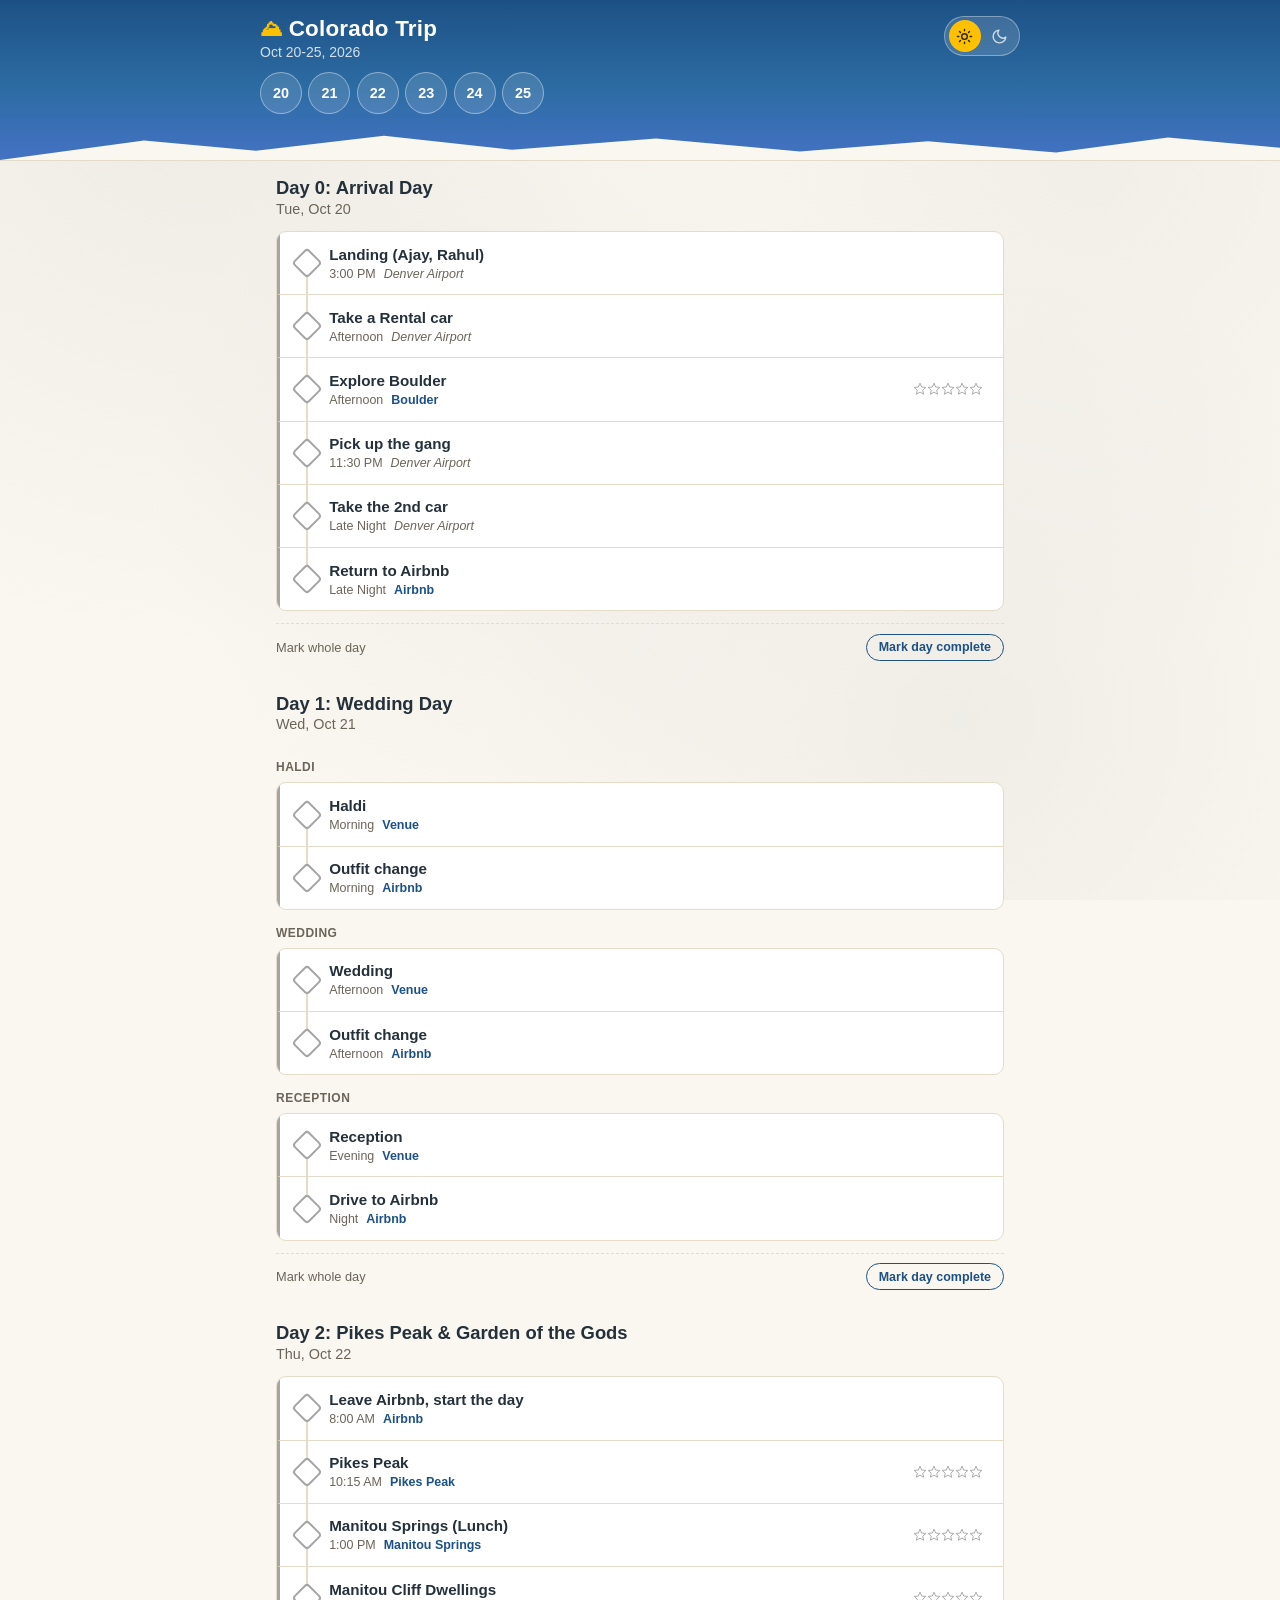
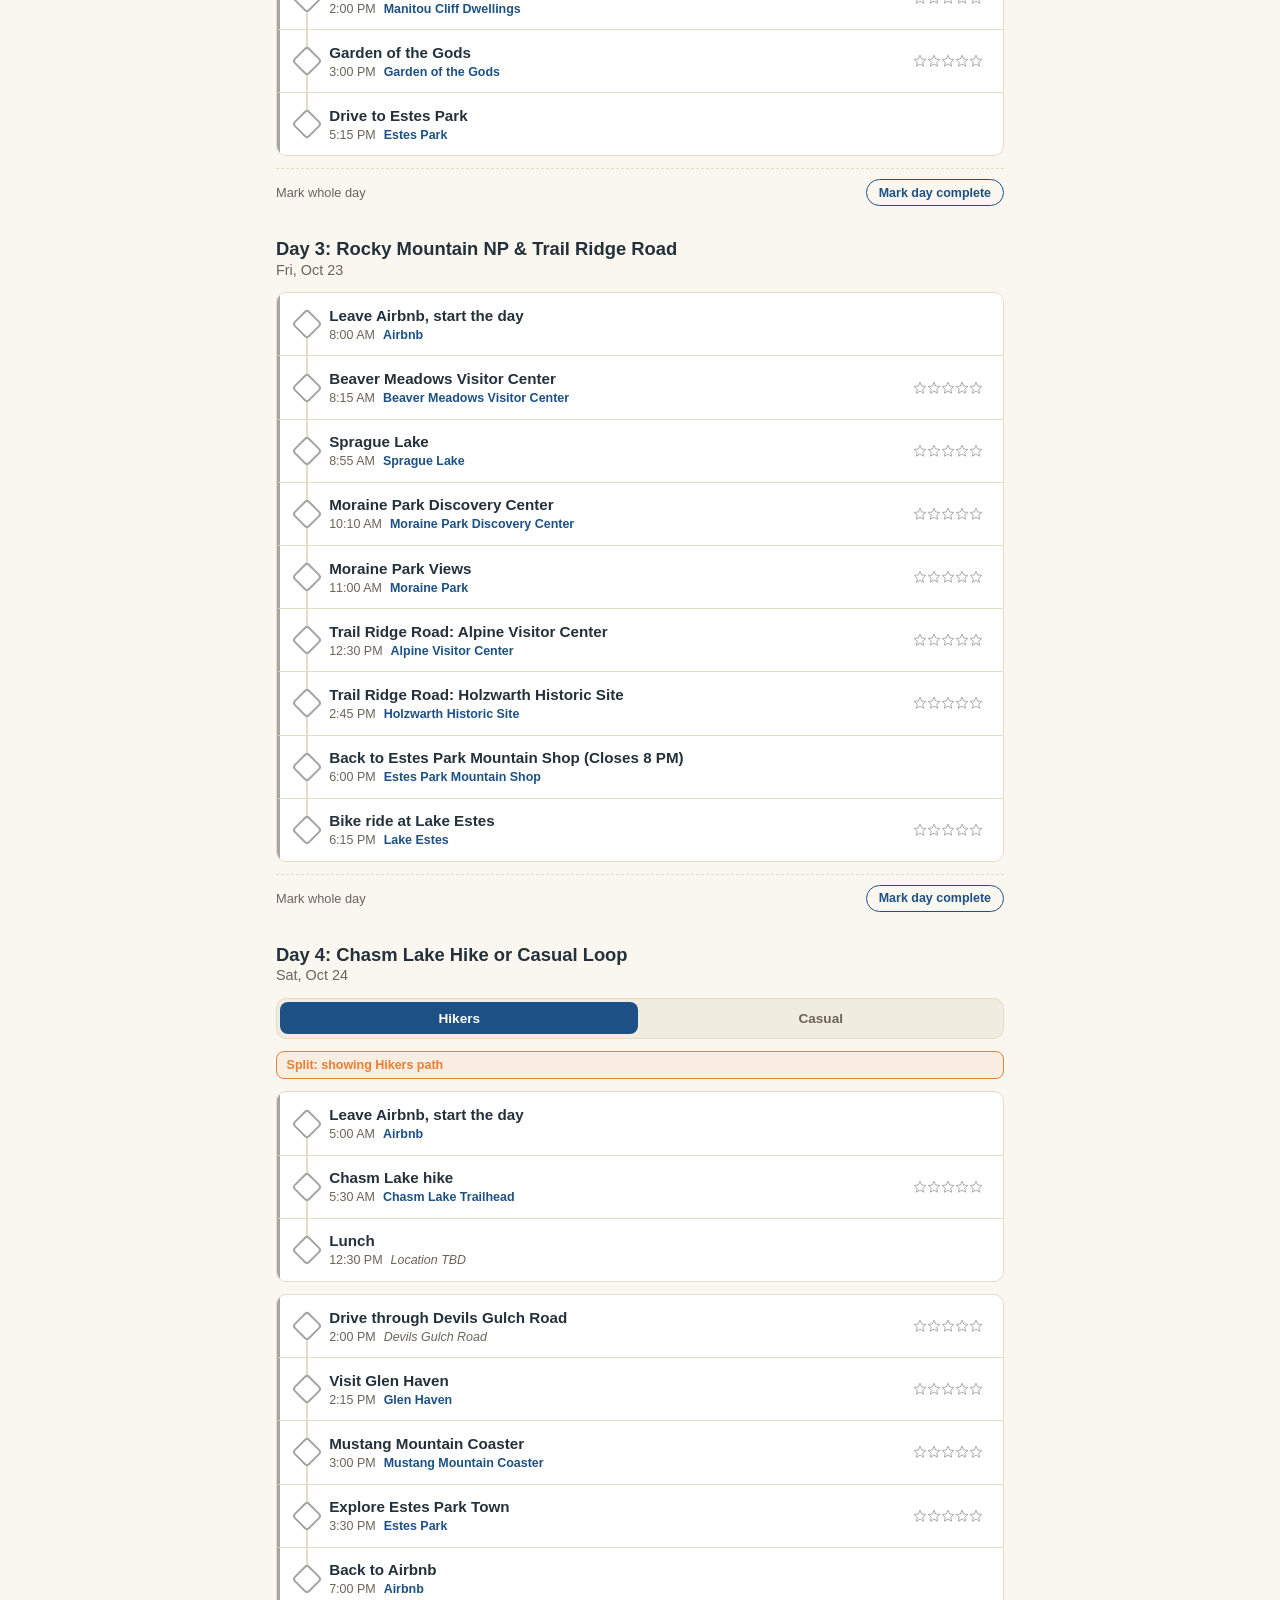
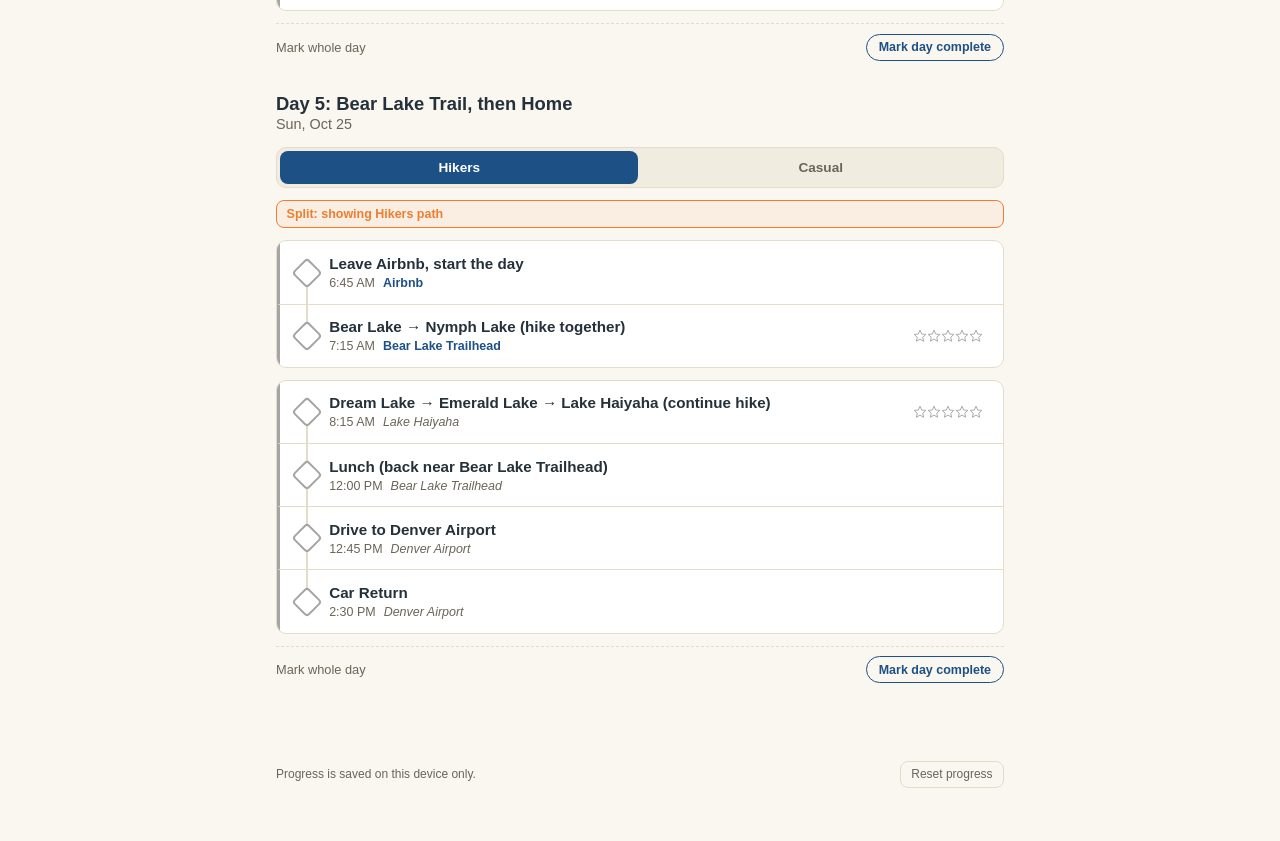
==== commit 16d7cd25: "Add place ratings and a continuous checklist trail line - Each stop's connector line now runs contin" ====
--- a/index.html
+++ b/index.html
@@ -44,6 +44,22 @@
   <button type="button" id="resetBtn" class="reset-btn">Reset progress</button>
 </footer>
 
+<div class="rating-modal-overlay" id="ratingModalOverlay">
+  <div class="rating-modal" role="dialog" aria-modal="true" aria-labelledby="ratingModalTitle">
+    <div class="rating-modal-header">
+      <h3 id="ratingModalTitle">Rate this place</h3>
+      <button type="button" class="rating-modal-close" id="ratingModalClose" aria-label="Close">&times;</button>
+    </div>
+    <div class="rating-modal-stars" id="ratingModalStars"></div>
+    <p class="rating-modal-value" id="ratingModalValue">Not rated yet</p>
+    <textarea class="rating-modal-comment" id="ratingModalComment" placeholder="Add a comment (optional)" rows="3"></textarea>
+    <div class="rating-modal-actions">
+      <button type="button" class="rating-modal-clear" id="ratingModalClear">Clear rating</button>
+      <button type="button" class="rating-modal-save" id="ratingModalSave">Save</button>
+    </div>
+  </div>
+</div>
+
 <script src="app.js"></script>
 </body>
 </html>
--- a/styles-nature.css
+++ b/styles-nature.css
@@ -255,7 +255,7 @@
 
 .day {
   margin-bottom: 2rem;
-  scroll-margin-top: 9.5rem;
+  scroll-margin-top: 12rem;
 }
 
 .day-header {
@@ -330,24 +330,29 @@
   padding: 0;
   display: flex;
   flex-direction: column;
-  gap: 0.5rem;
+  border: 1px solid var(--border);
+  border-radius: 10px;
+  overflow: hidden;
+  background: var(--card-bg);
 }
 
 .stop-list + .stop-list {
-  margin-top: 0.5rem;
+  margin-top: 0.75rem;
 }
 
 .stop {
   display: flex;
-  align-items: flex-start;
+  align-items: stretch;
   gap: 0.7rem;
-  background: var(--card-bg);
-  border: 1px solid var(--border);
   border-left: 3px solid var(--color-neutral);
-  border-radius: 8px;
+  border-bottom: 1px solid var(--border);
   padding: 0.7rem 0.8rem;
   cursor: pointer;
   transition: background 0.15s, border-color 0.15s;
+}
+
+.stop:last-child {
+  border-bottom: none;
 }
 
 .stop:active { transform: scale(0.995); }
@@ -355,6 +360,36 @@
 .stop.is-done {
   background: var(--bg-alt);
   border-left-color: var(--color-gold);
+}
+
+.stop-track {
+  position: relative;
+  flex: 0 0 auto;
+  display: flex;
+  flex-direction: column;
+  align-items: center;
+  /* stretch the track past the row's own padding so the line reaches
+     the row's border edges and touches the divider directly */
+  margin: -0.7rem 0;
+}
+
+.track-line {
+  width: 2px;
+  flex: 1 1 auto;
+  min-height: 6px;
+  background: var(--border);
+  transition: background 0.15s;
+}
+
+.stop:first-child .track-line-top { visibility: hidden; }
+.stop:last-child .track-line-bottom { visibility: hidden; }
+
+.stop.is-done .track-line-bottom {
+  background: var(--color-gold);
+}
+
+.stop.is-done + .stop .track-line-top {
+  background: var(--color-gold);
 }
 
 .stop-check {
@@ -364,12 +399,12 @@
   border-radius: 4px;
   transform: rotate(45deg);
   border: 2px solid var(--color-neutral);
-  margin: 0.15rem 0.15rem 0 0.15rem;
   display: flex;
   align-items: center;
   justify-content: center;
   color: transparent;
   font-size: 0.7rem;
+  background: var(--card-bg);
   transition: background 0.15s, border-color 0.15s, color 0.15s;
 }
 
@@ -484,7 +519,7 @@
 
 /* Desktop: mouse-hover affordances on every clickable control */
 @media (hover: hover) and (pointer: fine) {
-  .stop:hover { border-left-color: var(--color-orange); }
+  .stop:not(.is-done):hover { background: var(--bg-alt); border-left-color: var(--color-orange); }
   .date-tab:not(.is-active):hover { border-color: var(--color-gold); color: var(--color-gold); }
   .group-btn:not(.is-active):hover { background: var(--border); }
   .theme-btn:not(.is-active):hover { background: rgba(255,255,255,0.28); }
@@ -501,11 +536,171 @@
     max-width: 760px;
   }
 
-  .stop-list {
-    gap: 0.6rem;
-  }
-
   .stop {
     padding: 0.85rem 1rem;
   }
-}
+
+  .stop-track {
+    margin: -0.85rem 0;
+  }
+}
+
+/* ---- Ratings ------------------------------------------------------ */
+
+.star-row {
+  position: relative;
+  display: flex;
+  flex: 0 0 auto;
+}
+
+.star-row svg {
+  width: 20%;
+  height: 100%;
+  flex: 0 0 auto;
+}
+
+.star-bg-icon {
+  fill: none;
+  stroke: var(--color-neutral);
+  stroke-width: 1.6;
+  stroke-linejoin: round;
+}
+
+.star-fg-icon {
+  fill: var(--color-gold);
+  stroke: var(--color-gold);
+  stroke-width: 1.6;
+  stroke-linejoin: round;
+}
+
+.rating-gauge {
+  flex: 0 0 auto;
+  align-self: center;
+  display: flex;
+  align-items: center;
+  gap: 0.3rem;
+  border: none;
+  background: none;
+  padding: 0.25rem;
+  margin: -0.25rem 0;
+  cursor: pointer;
+}
+
+.rating-gauge-value {
+  font-size: 0.78rem;
+  font-weight: 700;
+  color: var(--text-muted);
+}
+
+.rating-modal-stars {
+  display: flex;
+  justify-content: center;
+  margin: 0.75rem 0;
+}
+
+.star-hit {
+  position: absolute;
+  top: 0;
+  height: 100%;
+  padding: 0;
+  border: none;
+  background: transparent;
+  cursor: pointer;
+}
+
+.rating-modal-overlay {
+  display: none;
+  position: fixed;
+  inset: 0;
+  background: rgba(10, 14, 20, 0.6);
+  z-index: 100;
+  align-items: center;
+  justify-content: center;
+  padding: 1rem;
+}
+
+.rating-modal-overlay.is-open {
+  display: flex;
+}
+
+.rating-modal {
+  background: var(--card-bg);
+  border-radius: 14px;
+  padding: 1.25rem;
+  max-width: 360px;
+  width: 100%;
+  box-shadow: 0 10px 40px rgba(0, 0, 0, 0.35);
+}
+
+.rating-modal-header {
+  display: flex;
+  align-items: flex-start;
+  justify-content: space-between;
+  gap: 0.5rem;
+  margin-bottom: 0.5rem;
+}
+
+.rating-modal-header h3 {
+  margin: 0;
+  font-size: 1.05rem;
+  color: var(--text);
+}
+
+.rating-modal-close {
+  border: none;
+  background: none;
+  font-size: 1.4rem;
+  line-height: 1;
+  color: var(--text-muted);
+  cursor: pointer;
+  padding: 0 0.25rem;
+}
+
+.rating-modal-value {
+  text-align: center;
+  margin: 0 0 0.75rem;
+  font-size: 0.85rem;
+  color: var(--text-muted);
+  font-weight: 600;
+}
+
+.rating-modal-comment {
+  width: 100%;
+  border: 1px solid var(--border);
+  border-radius: 8px;
+  padding: 0.6rem;
+  font-family: inherit;
+  font-size: 0.9rem;
+  resize: vertical;
+  background: var(--bg);
+  color: var(--text);
+  box-sizing: border-box;
+}
+
+.rating-modal-actions {
+  display: flex;
+  justify-content: space-between;
+  gap: 0.5rem;
+  margin-top: 0.9rem;
+}
+
+.rating-modal-clear {
+  background: none;
+  border: 1px solid var(--border);
+  color: var(--text-muted);
+  border-radius: 999px;
+  padding: 0.5rem 0.9rem;
+  font-size: 0.82rem;
+  cursor: pointer;
+}
+
+.rating-modal-save {
+  background: var(--color-gold);
+  border: none;
+  color: #2a2205;
+  border-radius: 999px;
+  padding: 0.5rem 1.1rem;
+  font-size: 0.82rem;
+  font-weight: 700;
+  cursor: pointer;
+}
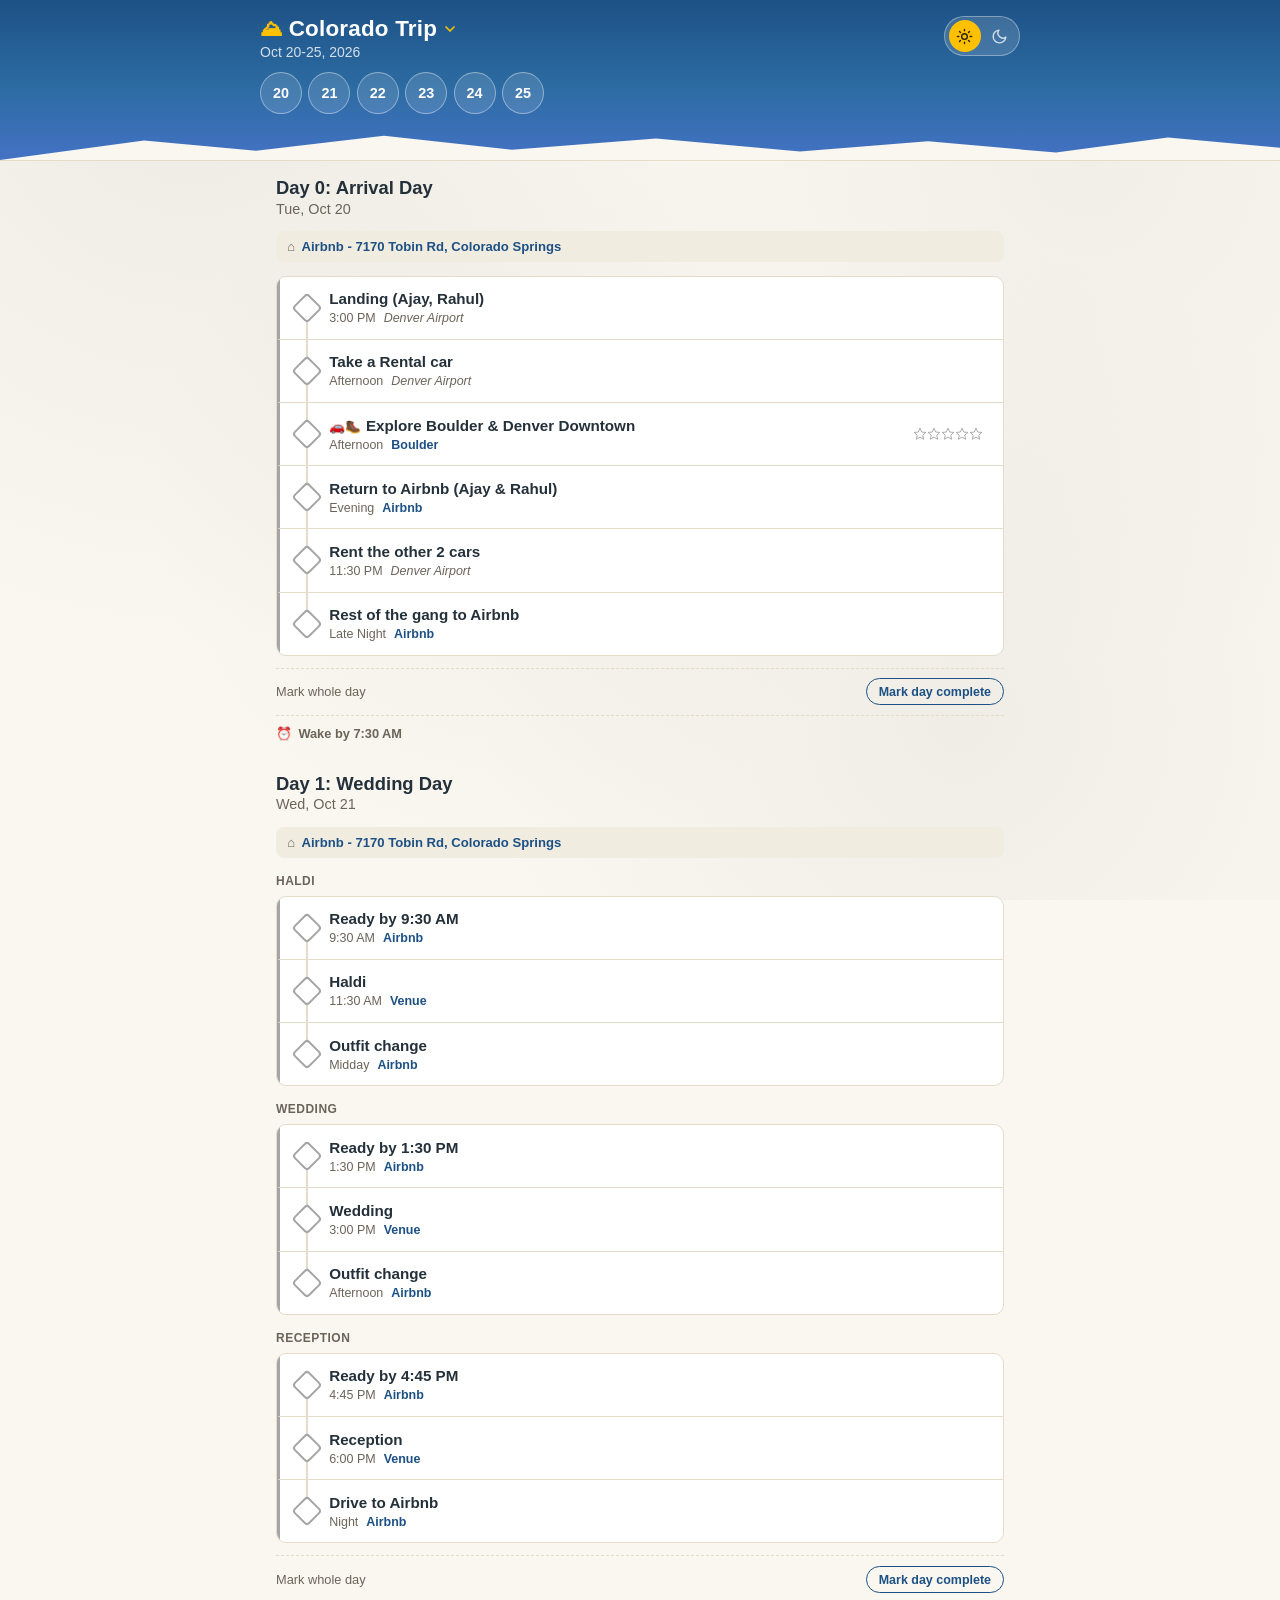
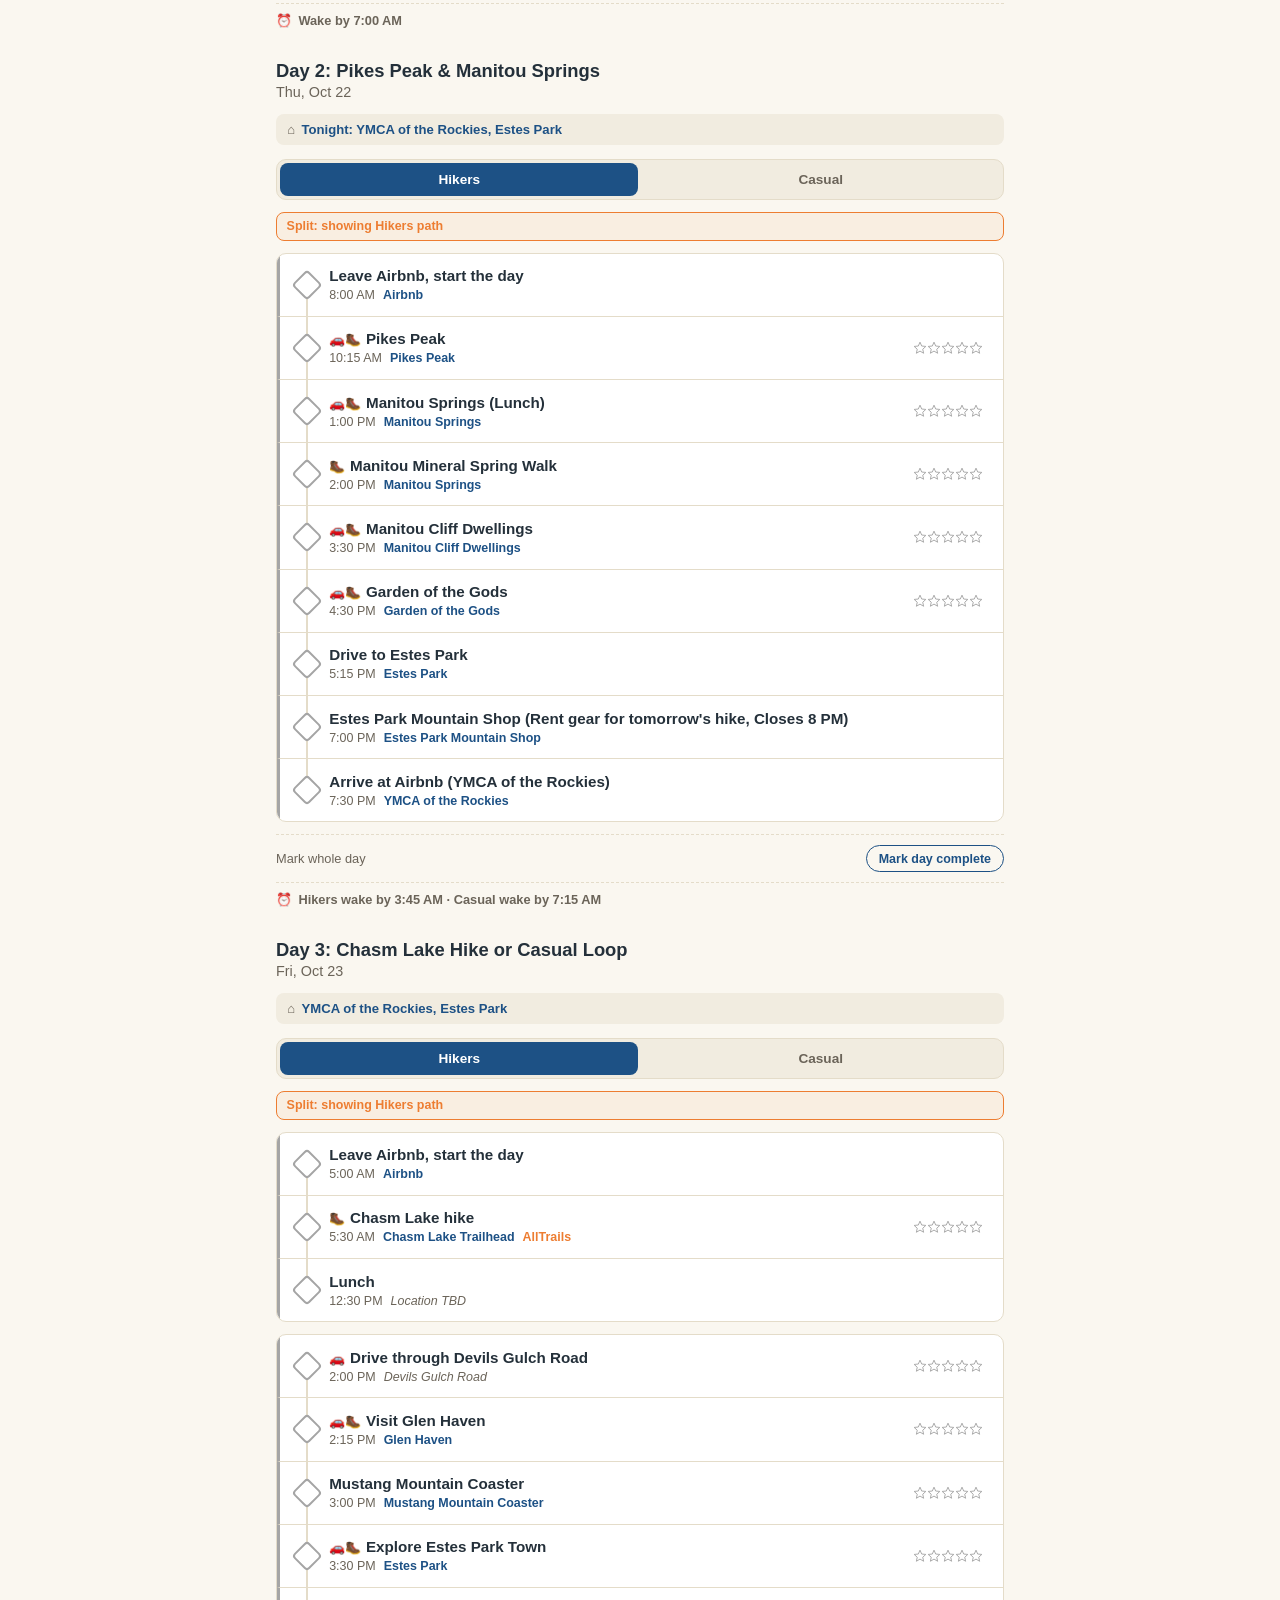
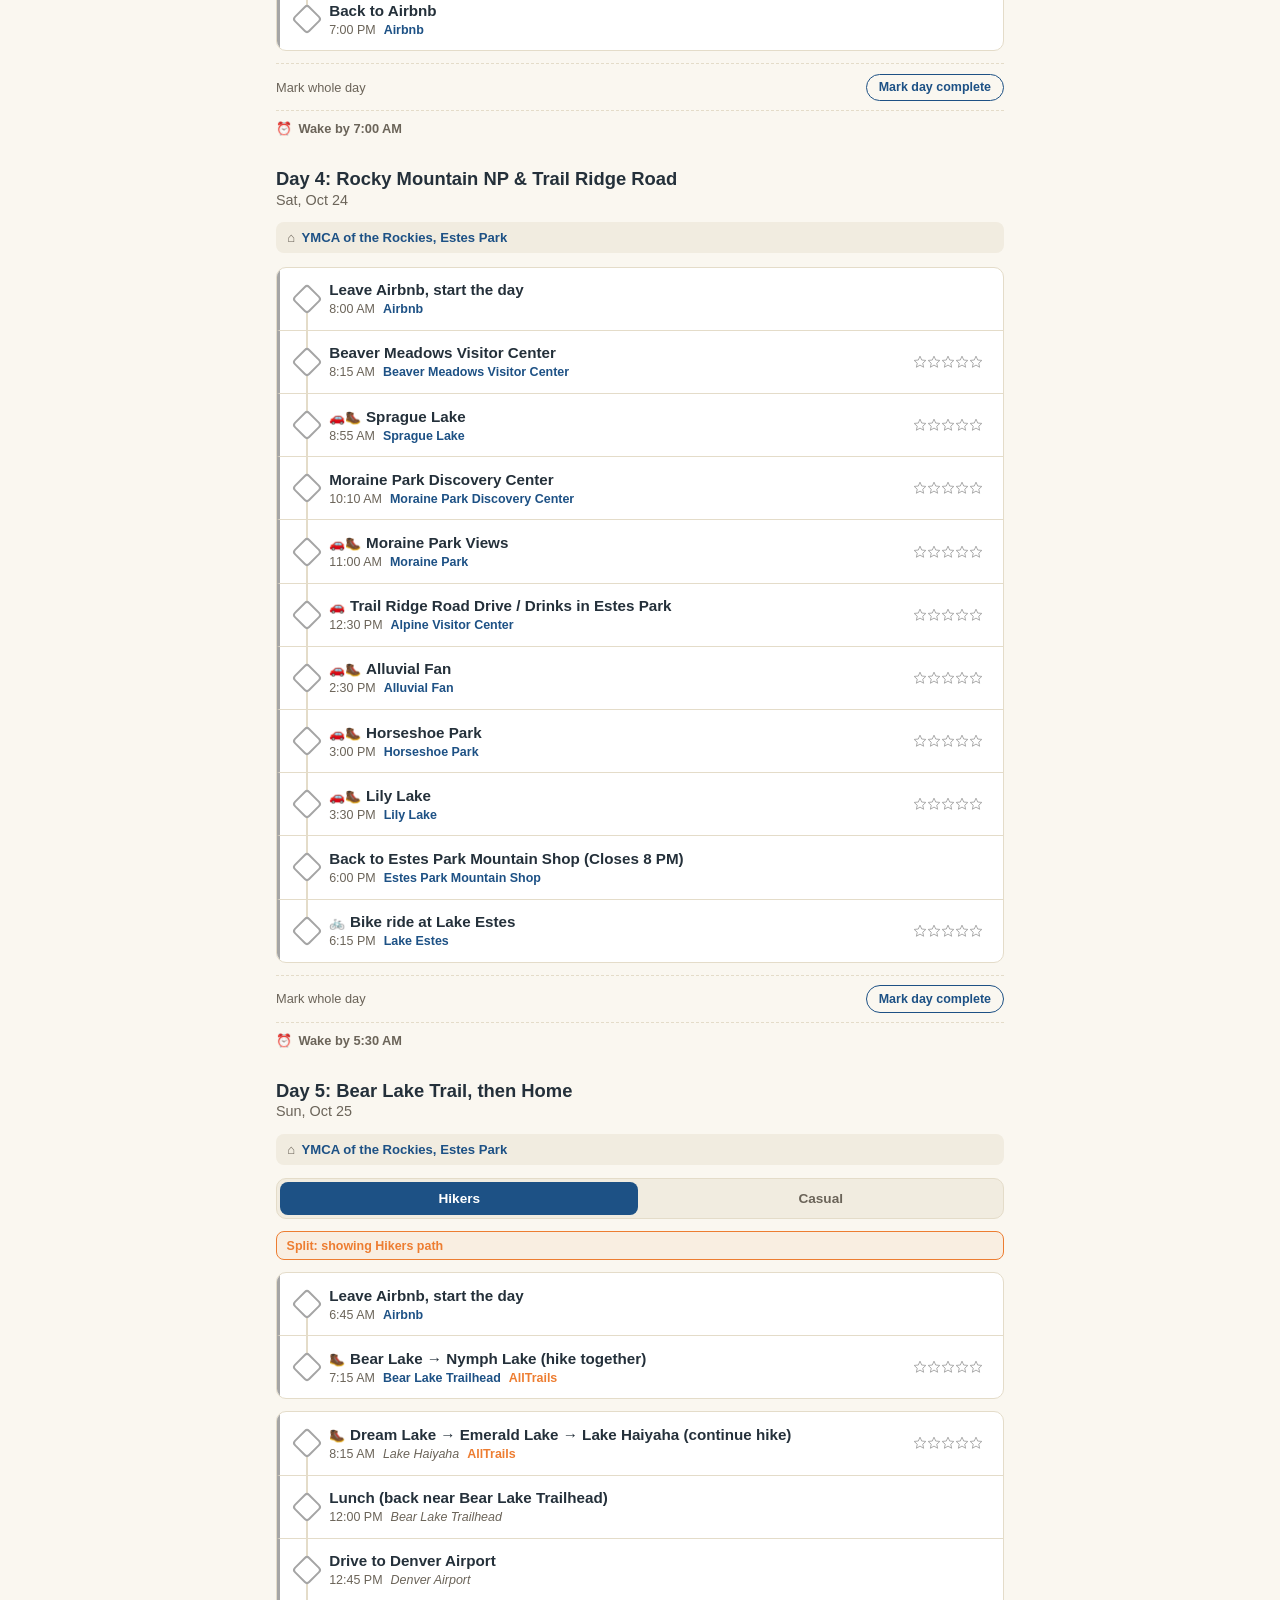
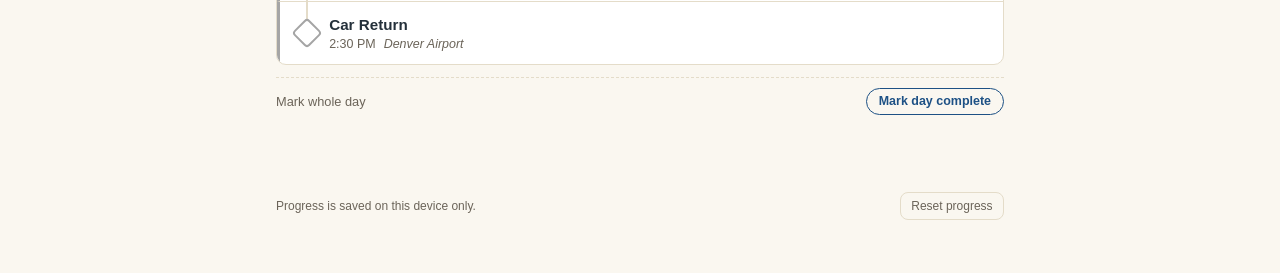
==== commit 71150a55: "Add Shenandoah Trip with a header trip switcher Adds a dropdown next to the app title to switch betw" ====
--- a/index.html
+++ b/index.html
@@ -20,9 +20,16 @@
 
 <header class="topbar">
   <div class="topbar-inner">
-    <div>
-      <h1 class="app-title">Colorado Trip</h1>
-      <p class="app-subtitle">Oct 20-25, 2026</p>
+    <div class="trip-select-wrap" id="tripSelectWrap">
+      <button type="button" class="trip-select-trigger" id="tripSelectTrigger" aria-haspopup="listbox" aria-expanded="false" aria-controls="tripSelectMenu">
+        <h1 class="app-title" id="appTitle">Colorado Trip</h1>
+        <svg class="trip-select-caret" viewBox="0 0 24 24" fill="none" stroke="currentColor" stroke-width="2.5" stroke-linecap="round" stroke-linejoin="round" aria-hidden="true"><polyline points="6 9 12 15 18 9"/></svg>
+      </button>
+      <p class="app-subtitle" id="appSubtitle">Oct 20-25, 2026</p>
+      <div class="trip-select-menu" id="tripSelectMenu" role="listbox" aria-label="Choose a trip">
+        <button type="button" class="trip-select-option" data-trip-id="colorado" role="option">Colorado Trip</button>
+        <button type="button" class="trip-select-option" data-trip-id="shenandoah" role="option">Shenandoah Trip</button>
+      </div>
     </div>
     <div class="theme-toggle" id="themeToggle" role="group" aria-label="Day or night mode">
       <button type="button" class="theme-btn" data-theme-choice="light" aria-label="Day mode">
--- a/styles-nature.css
+++ b/styles-nature.css
@@ -97,7 +97,7 @@
   justify-content: space-between;
   gap: 0.75rem;
   position: relative;
-  z-index: 1;
+  z-index: 2;
 }
 
 .theme-toggle {
@@ -152,6 +152,77 @@
   margin: 0.15rem 0 0;
   font-size: 0.875rem;
   color: rgba(255,255,255,0.8);
+}
+
+.trip-select-wrap {
+  position: relative;
+  z-index: 5;
+}
+
+.trip-select-trigger {
+  display: flex;
+  align-items: center;
+  gap: 0.3rem;
+  border: none;
+  background: none;
+  padding: 0;
+  cursor: pointer;
+  font: inherit;
+  text-align: left;
+}
+
+.trip-select-caret {
+  width: 16px;
+  height: 16px;
+  flex: 0 0 auto;
+  color: var(--color-gold);
+  transition: transform 0.15s;
+}
+
+.trip-select-wrap.is-open .trip-select-caret {
+  transform: rotate(180deg);
+}
+
+.trip-select-menu {
+  display: none;
+  flex-direction: column;
+  position: absolute;
+  top: 100%;
+  left: 0;
+  margin-top: 0.5rem;
+  min-width: 190px;
+  background: var(--card-bg);
+  border: 1px solid var(--border);
+  border-radius: 10px;
+  box-shadow: 0 8px 24px rgba(0, 0, 0, 0.25);
+  overflow: hidden;
+  z-index: 20;
+}
+
+.trip-select-wrap.is-open .trip-select-menu {
+  display: flex;
+}
+
+.trip-select-option {
+  border: none;
+  background: none;
+  font: inherit;
+  font-size: 0.9rem;
+  font-weight: 600;
+  color: var(--text);
+  text-align: left;
+  padding: 0.65rem 0.85rem;
+  cursor: pointer;
+  transition: background 0.15s;
+}
+
+.trip-select-option + .trip-select-option {
+  border-top: 1px solid var(--border);
+}
+
+.trip-select-option.is-active {
+  color: var(--color-primary);
+  background: var(--today-bg);
 }
 
 .date-tabs {
@@ -432,6 +503,12 @@
   margin: 0;
 }
 
+.stop-activity-icon {
+  display: inline-block;
+  margin-right: 0.3rem;
+  font-size: 0.85em;
+}
+
 .stop.is-done .stop-name {
   text-decoration: line-through;
   color: var(--text-muted);
@@ -493,6 +570,48 @@
   background: var(--color-primary);
   color: #fff;
 }
+
+.day-stay {
+  display: flex;
+  align-items: center;
+  gap: 0.4rem;
+  font-size: 0.82rem;
+  color: var(--text-muted);
+  margin: 0 0 0.85rem;
+  padding: 0.5rem 0.7rem;
+  background: var(--bg-alt);
+  border-radius: 8px;
+}
+
+.day-stay-icon {
+  flex: 0 0 auto;
+}
+
+.day-stay a {
+  color: var(--color-primary);
+  font-weight: 600;
+  text-decoration: none;
+}
+.day-stay a:hover { text-decoration: underline; }
+
+.day-wake-row {
+  display: flex;
+  align-items: center;
+  gap: 0.4rem;
+  margin-top: 0.6rem;
+  padding-top: 0.6rem;
+  border-top: 1px dashed var(--border);
+  font-size: 0.8rem;
+  color: var(--text-muted);
+  font-weight: 600;
+}
+
+.stop-alltrails a {
+  color: var(--color-orange);
+  text-decoration: none;
+  font-weight: 600;
+}
+.stop-alltrails a:hover { text-decoration: underline; }
 
 .app-footer {
   max-width: 640px;
@@ -525,6 +644,7 @@
   .theme-btn:not(.is-active):hover { background: rgba(255,255,255,0.28); }
   .day-complete-btn:not(.is-done):hover { background: var(--today-bg); }
   .reset-btn:hover { border-color: var(--text-muted); color: var(--text); }
+  .trip-select-option:not(.is-active):hover { background: var(--bg-alt); }
 }
 
 /* Desktop: a wider, more comfortable reading column once there's room for it */
